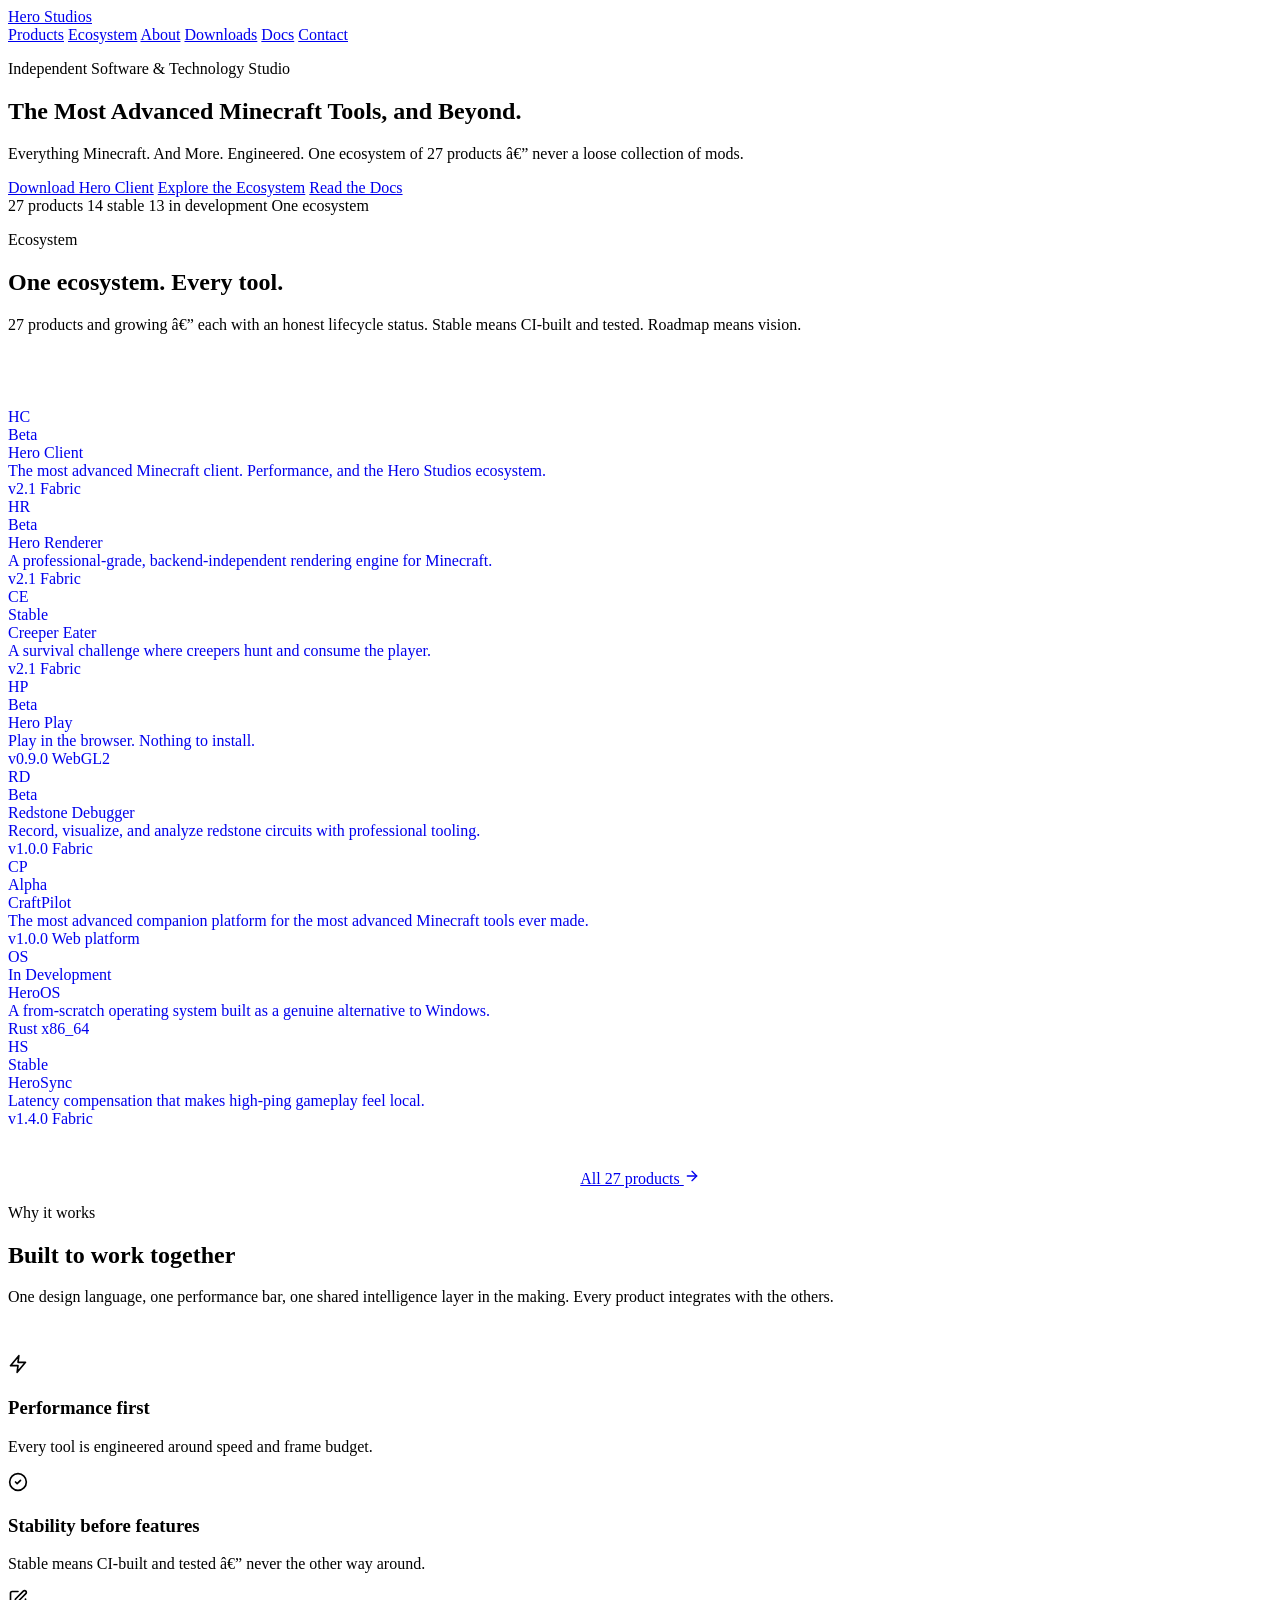
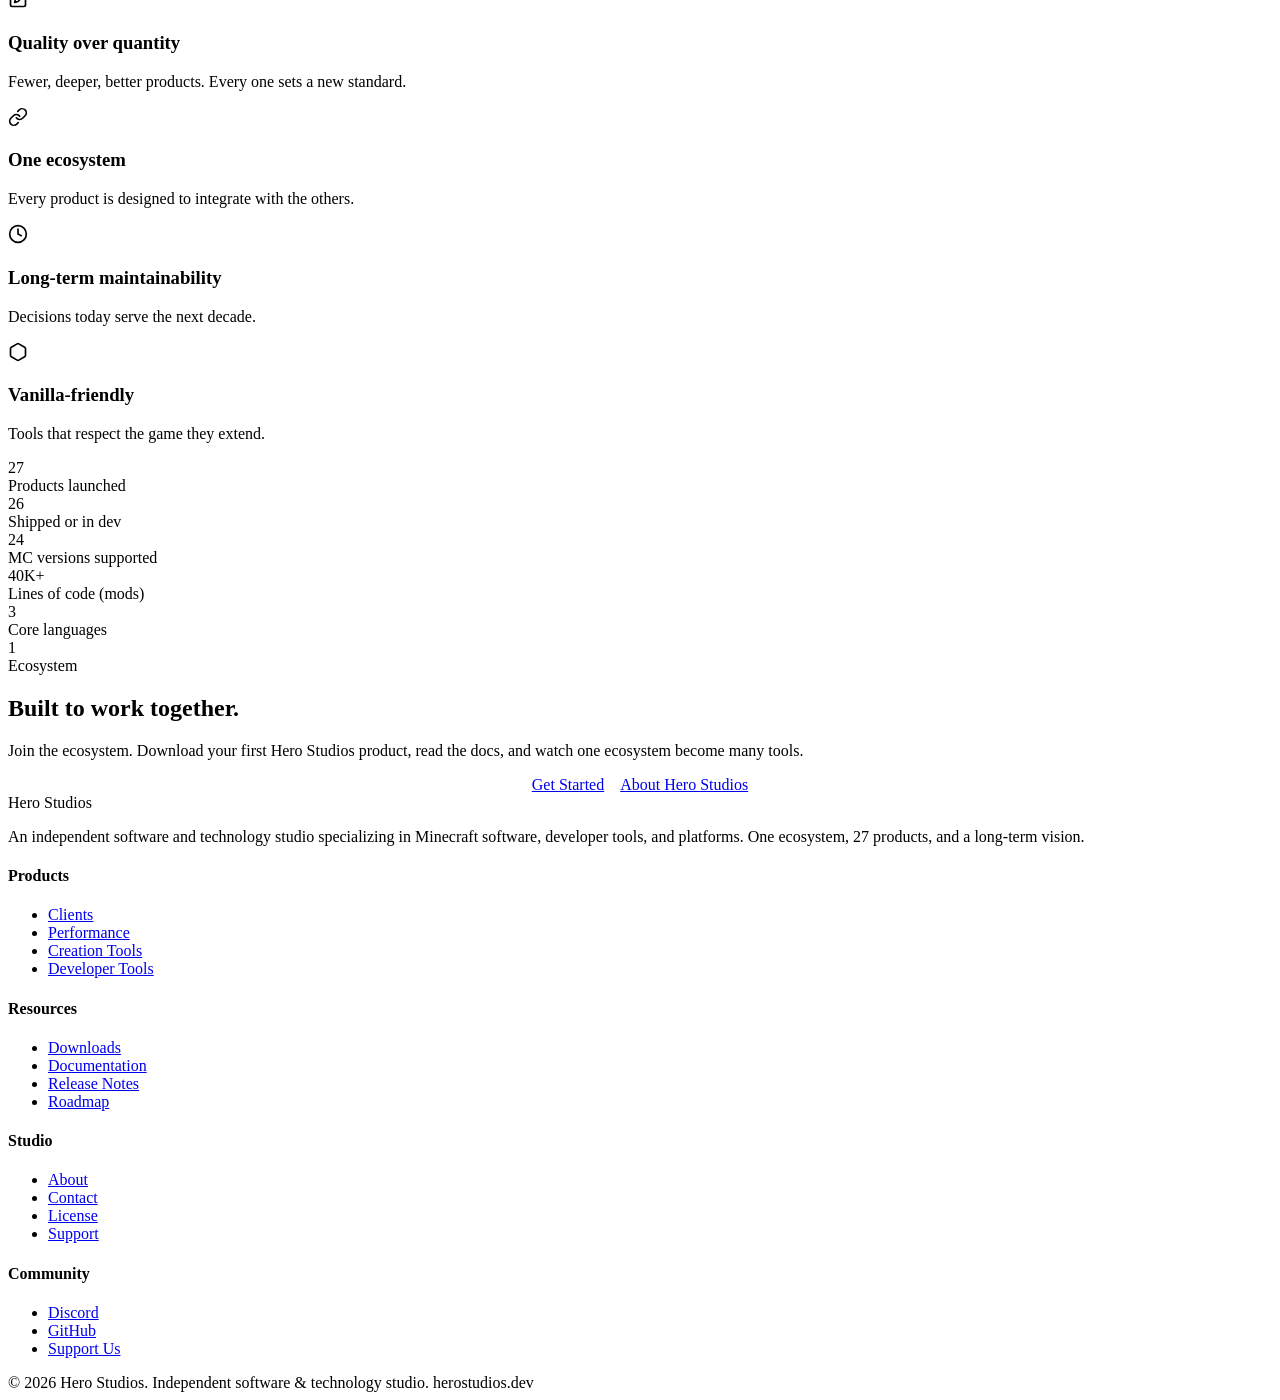
==== index.html @ ff1e858f "add index.html" ====
<!DOCTYPE html>
<html lang="en">
<head>
  <meta charset="UTF-8">
  <meta name="viewport" content="width=device-width, initial-scale=1.0">
  <title>Hero Studios â€” Software & Technology Studio</title>
  <link rel="preconnect" href="https://fonts.googleapis.com">
  <link rel="preconnect" href="https://fonts.gstatic.com" crossorigin>
  <link href="https://fonts.googleapis.com/css2?family=Inter:wght@400;500;600;700&family=JetBrains+Mono:wght@400;500&family=Sora:wght@400;500;600;700&display=swap" rel="stylesheet">
  <link rel="stylesheet" href="style.css">
</head>
<body>

  <!-- NAV -->
  <nav class="nav">
    <div class="nav__inner">
      <a href="https://herostudios.dev" class="nav__brand">
        <img src="https://herostudios.dev/favicon.svg" alt="Hero Studios" onerror="this.style.display='none'">
        Hero Studios
      </a>
      <div class="nav__links" id="navLinks">
        <a href="#products" class="nav__link">Products</a>
        <a href="#ecosystem" class="nav__link">Ecosystem</a>
        <a href="#about" class="nav__link">About</a>
        <a href="https://herostudios.dev/downloads" class="nav__link">Downloads</a>
        <a href="https://herostudios.dev/docs" class="nav__link">Docs</a>
        <a href="https://herostudios.dev/contact" class="btn btn--primary btn--sm">Contact</a>
      </div>
    </div>
  </nav>

  <!-- HERO -->
  <section class="hero">
    <div class="hero-orb hero-orb--purple"></div>
    <div class="hero-orb hero-orb--sea"></div>
    <div class="hero-orb hero-orb--sky"></div>
    <div class="container">
      <p class="eyebrow">Independent Software & Technology Studio</p>
      <h1><span class="grad-text">The Most Advanced Minecraft Tools, and Beyond.</span></h1>
      <p class="lead">Everything Minecraft. And More. Engineered. One ecosystem of 27 products â€” never a loose collection of mods.</p>
      <div class="hero__cta">
        <a href="https://herostudios.dev/downloads" class="btn btn--primary">Download Hero Client</a>
        <a href="https://herostudios.dev/products" class="btn btn--secondary">Explore the Ecosystem</a>
        <a href="https://herostudios.dev/docs" class="btn btn--ghost">Read the Docs</a>
      </div>
      <div class="hero__meta">
        <span class="badge badge--stable"><span class="dot"></span> 27 products</span>
        <span class="badge badge--beta"><span class="dot"></span> 14 stable</span>
        <span class="badge badge--in-development"><span class="dot"></span> 13 in development</span>
        <span class="badge badge--alpha"><span class="dot"></span> One ecosystem</span>
      </div>
    </div>
  </section>

  <!-- PRODUCTS -->
  <section id="products" class="section">
    <div class="container">
      <p class="eyebrow">Ecosystem</p>
      <h2 class="sec-title">One ecosystem. Every tool.</h2>
      <p class="sec-lead">27 products and growing â€” each with an honest lifecycle status. Stable means CI-built and tested. Roadmap means vision.</p>
      <br>
      <div class="grid grid--products" style="margin-top: 40px;">

        <a href="https://herostudios.dev/products/hero-client" class="card card--hover product-card" style="text-decoration:none">
          <div class="product-card__head">
            <div class="product-card__glyph" style="--glyph: #8b5cf6">
              <img src="https://herostudios.dev/product-icons/hero-client.png?v=8" alt="Hero Client" onerror="this.parentElement.innerHTML='HC'">
            </div>
            <span class="badge badge--beta"><span class="dot"></span> Beta</span>
          </div>
          <div class="product-card__title">Hero Client</div>
          <div class="product-card__tagline">The most advanced Minecraft client. Performance, and the Hero Studios ecosystem.</div>
          <div class="product-card__meta">
            <span class="chip">v2.1</span>
            <span class="chip">Fabric</span>
          </div>
        </a>

        <a href="https://herostudios.dev/products/hero-renderer" class="card card--hover product-card" style="text-decoration:none">
          <div class="product-card__head">
            <div class="product-card__glyph" style="--glyph: #38bdf8">
              <img src="https://herostudios.dev/product-icons/hero-renderer.png?v=8" alt="Hero Renderer" onerror="this.parentElement.innerHTML='HR'">
            </div>
            <span class="badge badge--beta"><span class="dot"></span> Beta</span>
          </div>
          <div class="product-card__title">Hero Renderer</div>
          <div class="product-card__tagline">A professional-grade, backend-independent rendering engine for Minecraft.</div>
          <div class="product-card__meta">
            <span class="chip">v2.1</span>
            <span class="chip">Fabric</span>
          </div>
        </a>

        <a href="https://herostudios.dev/products/creeper-eater" class="card card--hover product-card" style="text-decoration:none">
          <div class="product-card__head">
            <div class="product-card__glyph" style="--glyph: #22c55e">
              <img src="https://herostudios.dev/product-icons/creeper-eater.png?v=8" alt="Creeper Eater" onerror="this.parentElement.innerHTML='CE'">
            </div>
            <span class="badge badge--stable"><span class="dot"></span> Stable</span>
          </div>
          <div class="product-card__title">Creeper Eater</div>
          <div class="product-card__tagline">A survival challenge where creepers hunt and consume the player.</div>
          <div class="product-card__meta">
            <span class="chip">v2.1</span>
            <span class="chip">Fabric</span>
          </div>
        </a>

        <a href="https://herostudios.dev/products/hero-play" class="card card--hover product-card" style="text-decoration:none">
          <div class="product-card__head">
            <div class="product-card__glyph" style="--glyph: #14b8a6">
              <img src="https://herostudios.dev/product-icons/hero-play.png?v=8" alt="Hero Play" onerror="this.parentElement.innerHTML='HP'">
            </div>
            <span class="badge badge--beta"><span class="dot"></span> Beta</span>
          </div>
          <div class="product-card__title">Hero Play</div>
          <div class="product-card__tagline">Play in the browser. Nothing to install.</div>
          <div class="product-card__meta">
            <span class="chip">v0.9.0</span>
            <span class="chip">WebGL2</span>
          </div>
        </a>

        <a href="https://herostudios.dev/products/redstone-debugger" class="card card--hover product-card" style="text-decoration:none">
          <div class="product-card__head">
            <div class="product-card__glyph" style="--glyph: #f59e0b">
              <img src="https://herostudios.dev/product-icons/redstone-debugger.png?v=8" alt="Redstone Debugger" onerror="this.parentElement.innerHTML='RD'">
            </div>
            <span class="badge badge--beta"><span class="dot"></span> Beta</span>
          </div>
          <div class="product-card__title">Redstone Debugger</div>
          <div class="product-card__tagline">Record, visualize, and analyze redstone circuits with professional tooling.</div>
          <div class="product-card__meta">
            <span class="chip">v1.0.0</span>
            <span class="chip">Fabric</span>
          </div>
        </a>

        <a href="https://herostudios.dev/products/craftpilot" class="card card--hover product-card" style="text-decoration:none">
          <div class="product-card__head">
            <div class="product-card__glyph" style="--glyph: #a78bfa">
              <img src="https://herostudios.dev/product-icons/craftpilot.png?v=8" alt="CraftPilot" onerror="this.parentElement.innerHTML='CP'">
            </div>
            <span class="badge badge--alpha"><span class="dot"></span> Alpha</span>
          </div>
          <div class="product-card__title">CraftPilot</div>
          <div class="product-card__tagline">The most advanced companion platform for the most advanced Minecraft tools ever made.</div>
          <div class="product-card__meta">
            <span class="chip">v1.0.0</span>
            <span class="chip">Web platform</span>
          </div>
        </a>

        <a href="https://herostudios.dev/products/hero-os" class="card card--hover product-card" style="text-decoration:none">
          <div class="product-card__head">
            <div class="product-card__glyph" style="--glyph: #ef4444">
              <img src="https://herostudios.dev/product-icons/hero-os.png?v=8" alt="HeroOS" onerror="this.parentElement.innerHTML='OS'">
            </div>
            <span class="badge badge--in-development"><span class="dot"></span> In Development</span>
          </div>
          <div class="product-card__title">HeroOS</div>
          <div class="product-card__tagline">A from-scratch operating system built as a genuine alternative to Windows.</div>
          <div class="product-card__meta">
            <span class="chip">Rust</span>
            <span class="chip">x86_64</span>
          </div>
        </a>

        <a href="https://herostudios.dev/products/herosync" class="card card--hover product-card" style="text-decoration:none">
          <div class="product-card__head">
            <div class="product-card__glyph" style="--glyph: #2dd4bf">
              <img src="https://herostudios.dev/product-icons/herosync.png?v=8" alt="HeroSync" onerror="this.parentElement.innerHTML='HS'">
            </div>
            <span class="badge badge--stable"><span class="dot"></span> Stable</span>
          </div>
          <div class="product-card__title">HeroSync</div>
          <div class="product-card__tagline">Latency compensation that makes high-ping gameplay feel local.</div>
          <div class="product-card__meta">
            <span class="chip">v1.4.0</span>
            <span class="chip">Fabric</span>
          </div>
        </a>

      </div>
      <div style="text-align:center; margin-top: 40px;">
        <a href="https://herostudios.dev/products" class="link-arrow">All 27 products <svg xmlns="http://www.w3.org/2000/svg" width="16" height="16" viewBox="0 0 24 24" fill="none" stroke="currentColor" stroke-width="2" stroke-linecap="round" stroke-linejoin="round"><path d="M5 12h14"/><path d="m12 5 7 7-7 7"/></svg></a>
      </div>
    </div>
  </section>

  <!-- ECOSYSTEM -->
  <section id="ecosystem" class="section" style="background: var(--bg-secondary);">
    <div class="container">
      <p class="eyebrow">Why it works</p>
      <h2 class="sec-title">Built to work together</h2>
      <p class="sec-lead">One design language, one performance bar, one shared intelligence layer in the making. Every product integrates with the others.</p>
      <div class="grid grid--3" style="margin-top: 48px;">
        <div class="card">
          <div class="feature">
            <div class="feature__icon" style="--glyph: #8b5cf6">
              <svg xmlns="http://www.w3.org/2000/svg" width="20" height="20" viewBox="0 0 24 24" fill="none" stroke="currentColor" stroke-width="2" stroke-linecap="round" stroke-linejoin="round"><path d="M13 2 3 14h9l-1 8 10-12h-9l1-8z"/></svg>
            </div>
            <div>
              <h3>Performance first</h3>
              <p>Every tool is engineered around speed and frame budget.</p>
            </div>
          </div>
        </div>
        <div class="card">
          <div class="feature">
            <div class="feature__icon" style="--glyph: #22c55e">
              <svg xmlns="http://www.w3.org/2000/svg" width="20" height="20" viewBox="0 0 24 24" fill="none" stroke="currentColor" stroke-width="2" stroke-linecap="round" stroke-linejoin="round"><path d="M12 22c5.523 0 10-4.477 10-10S17.523 2 12 2 2 6.477 2 12s4.477 10 10 10z"/><path d="m9 12 2 2 4-4"/></svg>
            </div>
            <div>
              <h3>Stability before features</h3>
              <p>Stable means CI-built and tested â€” never the other way around.</p>
            </div>
          </div>
        </div>
        <div class="card">
          <div class="feature">
            <div class="feature__icon" style="--glyph: #38bdf8">
              <svg xmlns="http://www.w3.org/2000/svg" width="20" height="20" viewBox="0 0 24 24" fill="none" stroke="currentColor" stroke-width="2" stroke-linecap="round" stroke-linejoin="round"><path d="M12 3H5a2 2 0 0 0-2 2v14a2 2 0 0 0 2 2h14a2 2 0 0 0 2-2v-7"/><path d="M18.375 2.625a2.121 2.121 0 1 1 3 3L12 15l-4 1 1-4Z"/></svg>
            </div>
            <div>
              <h3>Quality over quantity</h3>
              <p>Fewer, deeper, better products. Every one sets a new standard.</p>
            </div>
          </div>
        </div>
        <div class="card">
          <div class="feature">
            <div class="feature__icon" style="--glyph: #14b8a6">
              <svg xmlns="http://www.w3.org/2000/svg" width="20" height="20" viewBox="0 0 24 24" fill="none" stroke="currentColor" stroke-width="2" stroke-linecap="round" stroke-linejoin="round"><path d="M10 13a5 5 0 0 0 7.54.54l3-3a5 5 0 0 0-7.07-7.07l-1.72 1.71"/><path d="M14 11a5 5 0 0 0-7.54-.54l-3 3a5 5 0 0 0 7.07 7.07l1.71-1.71"/></svg>
            </div>
            <div>
              <h3>One ecosystem</h3>
              <p>Every product is designed to integrate with the others.</p>
            </div>
          </div>
        </div>
        <div class="card">
          <div class="feature">
            <div class="feature__icon" style="--glyph: #a78bfa">
              <svg xmlns="http://www.w3.org/2000/svg" width="20" height="20" viewBox="0 0 24 24" fill="none" stroke="currentColor" stroke-width="2" stroke-linecap="round" stroke-linejoin="round"><circle cx="12" cy="12" r="10"/><polyline points="12 6 12 12 16 14"/></svg>
            </div>
            <div>
              <h3>Long-term maintainability</h3>
              <p>Decisions today serve the next decade.</p>
            </div>
          </div>
        </div>
        <div class="card">
          <div class="feature">
            <div class="feature__icon" style="--glyph: #f59e0b">
              <svg xmlns="http://www.w3.org/2000/svg" width="20" height="20" viewBox="0 0 24 24" fill="none" stroke="currentColor" stroke-width="2" stroke-linecap="round" stroke-linejoin="round"><path d="M21 16V8a2 2 0 0 0-1-1.73l-7-4a2 2 0 0 0-2 0l-7 4A2 2 0 0 0 3 8v8a2 2 0 0 0 1 1.73l7 4a2 2 0 0 0 2 0l7-4A2 2 0 0 0 21 16z"/></svg>
            </div>
            <div>
              <h3>Vanilla-friendly</h3>
              <p>Tools that respect the game they extend.</p>
            </div>
          </div>
        </div>
      </div>
    </div>
  </section>

  <!-- STATS -->
  <section class="section">
    <div class="container">
      <div class="stat-row">
        <div class="stat"><div class="num">27</div><div class="lbl">Products launched</div></div>
        <div class="stat"><div class="num">26</div><div class="lbl">Shipped or in dev</div></div>
        <div class="stat"><div class="num">24</div><div class="lbl">MC versions supported</div></div>
        <div class="stat"><div class="num">40K+</div><div class="lbl">Lines of code (mods)</div></div>
        <div class="stat"><div class="num">3</div><div class="lbl">Core languages</div></div>
        <div class="stat"><div class="num">1</div><div class="lbl">Ecosystem</div></div>
      </div>
    </div>
  </section>

  <!-- CTA -->
  <section class="section" style="padding-top: 0;">
    <div class="container">
      <div class="cta-banner">
        <h2>Built to work together.</h2>
        <p>Join the ecosystem. Download your first Hero Studios product, read the docs, and watch one ecosystem become many tools.</p>
        <div style="display: flex; gap: 16px; justify-content: center; flex-wrap: wrap;">
          <a href="https://herostudios.dev/downloads" class="btn btn--primary">Get Started</a>
          <a href="https://herostudios.dev/about" class="btn btn--ghost">About Hero Studios</a>
        </div>
      </div>
    </div>
  </section>

  <!-- FOOTER -->
  <footer class="footer">
    <div class="container">
      <div class="footer__grid">
        <div>
          <div class="footer__brand">
            <img src="https://herostudios.dev/favicon.svg" alt="Hero Studios" onerror="this.style.display='none'">
            <span>Hero Studios</span>
          </div>
          <p class="footer__about">An independent software and technology studio specializing in Minecraft software, developer tools, and platforms. One ecosystem, 27 products, and a long-term vision.</p>
        </div>
        <div>
          <h4>Products</h4>
          <ul>
            <li><a href="https://herostudios.dev/products?category=client">Clients</a></li>
            <li><a href="https://herostudios.dev/products?category=performance">Performance</a></li>
            <li><a href="https://herostudios.dev/products?category=creation">Creation Tools</a></li>
            <li><a href="https://herostudios.dev/products?category=developer">Developer Tools</a></li>
          </ul>
        </div>
        <div>
          <h4>Resources</h4>
          <ul>
            <li><a href="https://herostudios.dev/downloads">Downloads</a></li>
            <li><a href="https://herostudios.dev/docs">Documentation</a></li>
            <li><a href="https://herostudios.dev/releases">Release Notes</a></li>
            <li><a href="https://herostudios.dev/roadmap">Roadmap</a></li>
          </ul>
        </div>
        <div>
          <h4>Studio</h4>
          <ul>
            <li><a href="https://herostudios.dev/about">About</a></li>
            <li><a href="https://herostudios.dev/contact">Contact</a></li>
            <li><a href="https://herostudios.dev/license">License</a></li>
            <li><a href="https://herostudios.dev/support-portal">Support</a></li>
          </ul>
        </div>
        <div>
          <h4>Community</h4>
          <ul>
            <li><a href="https://discord.gg/5N4pAKRrkk">Discord</a></li>
            <li><a href="https://github.com/HeroBrokenBrine">GitHub</a></li>
            <li><a href="https://www.donationalerts.com/r/xhbb_">Support Us</a></li>
          </ul>
        </div>
      </div>
      <div class="footer__bottom">
        <span>&copy; 2026 Hero Studios. Independent software & technology studio.</span>
        <span>herostudios.dev</span>
      </div>
    </div>
  </footer>

  <script>
    // Smooth scroll
    document.querySelectorAll('a[href^="#"]').forEach(anchor => {
      anchor.addEventListener('click', function(e) {
        e.preventDefault();
        const target = document.querySelector(this.getAttribute('href'));
        if (target) target.scrollIntoView({ behavior: 'smooth', block: 'start' });
      });
    });

    // Mobile nav toggle
    document.querySelector('.nav__toggle')?.addEventListener('click', () => {
      document.getElementById('navLinks')?.classList.toggle('open');
    });
  </script>
</body>
</html>
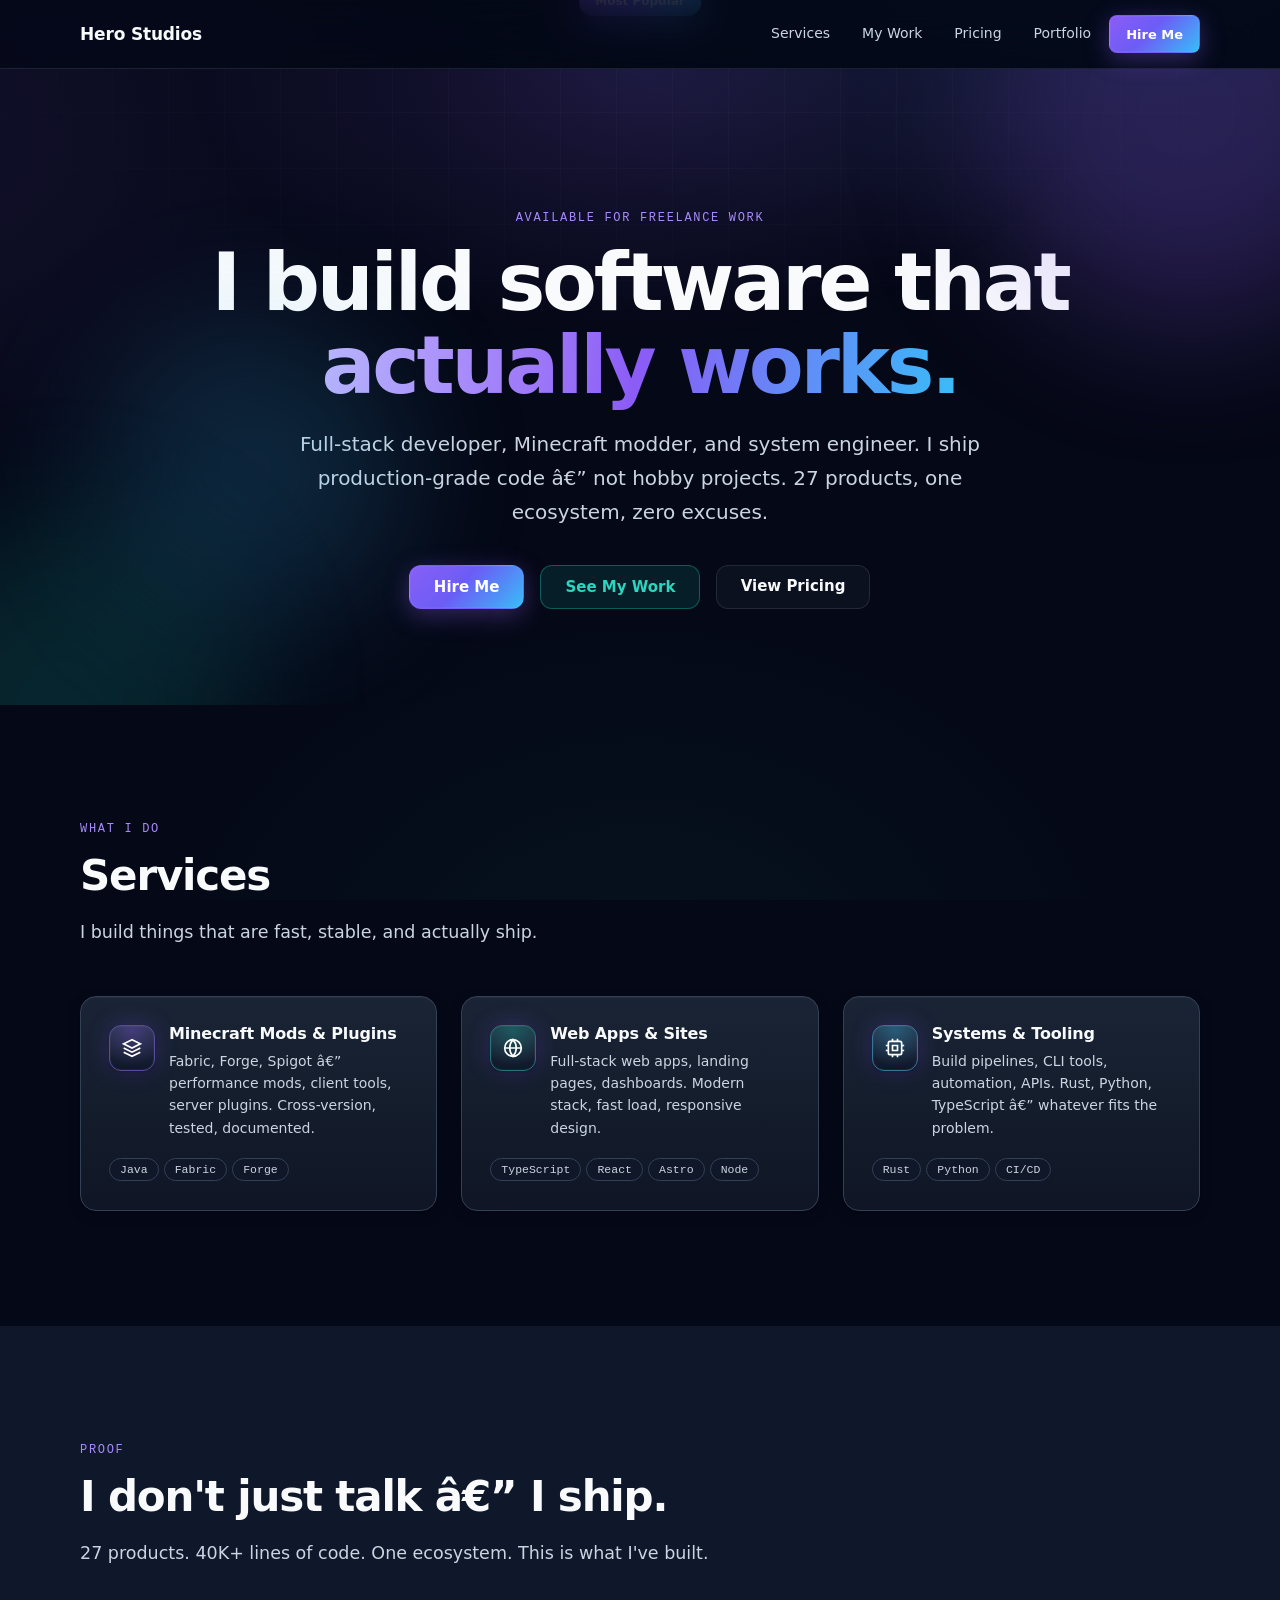
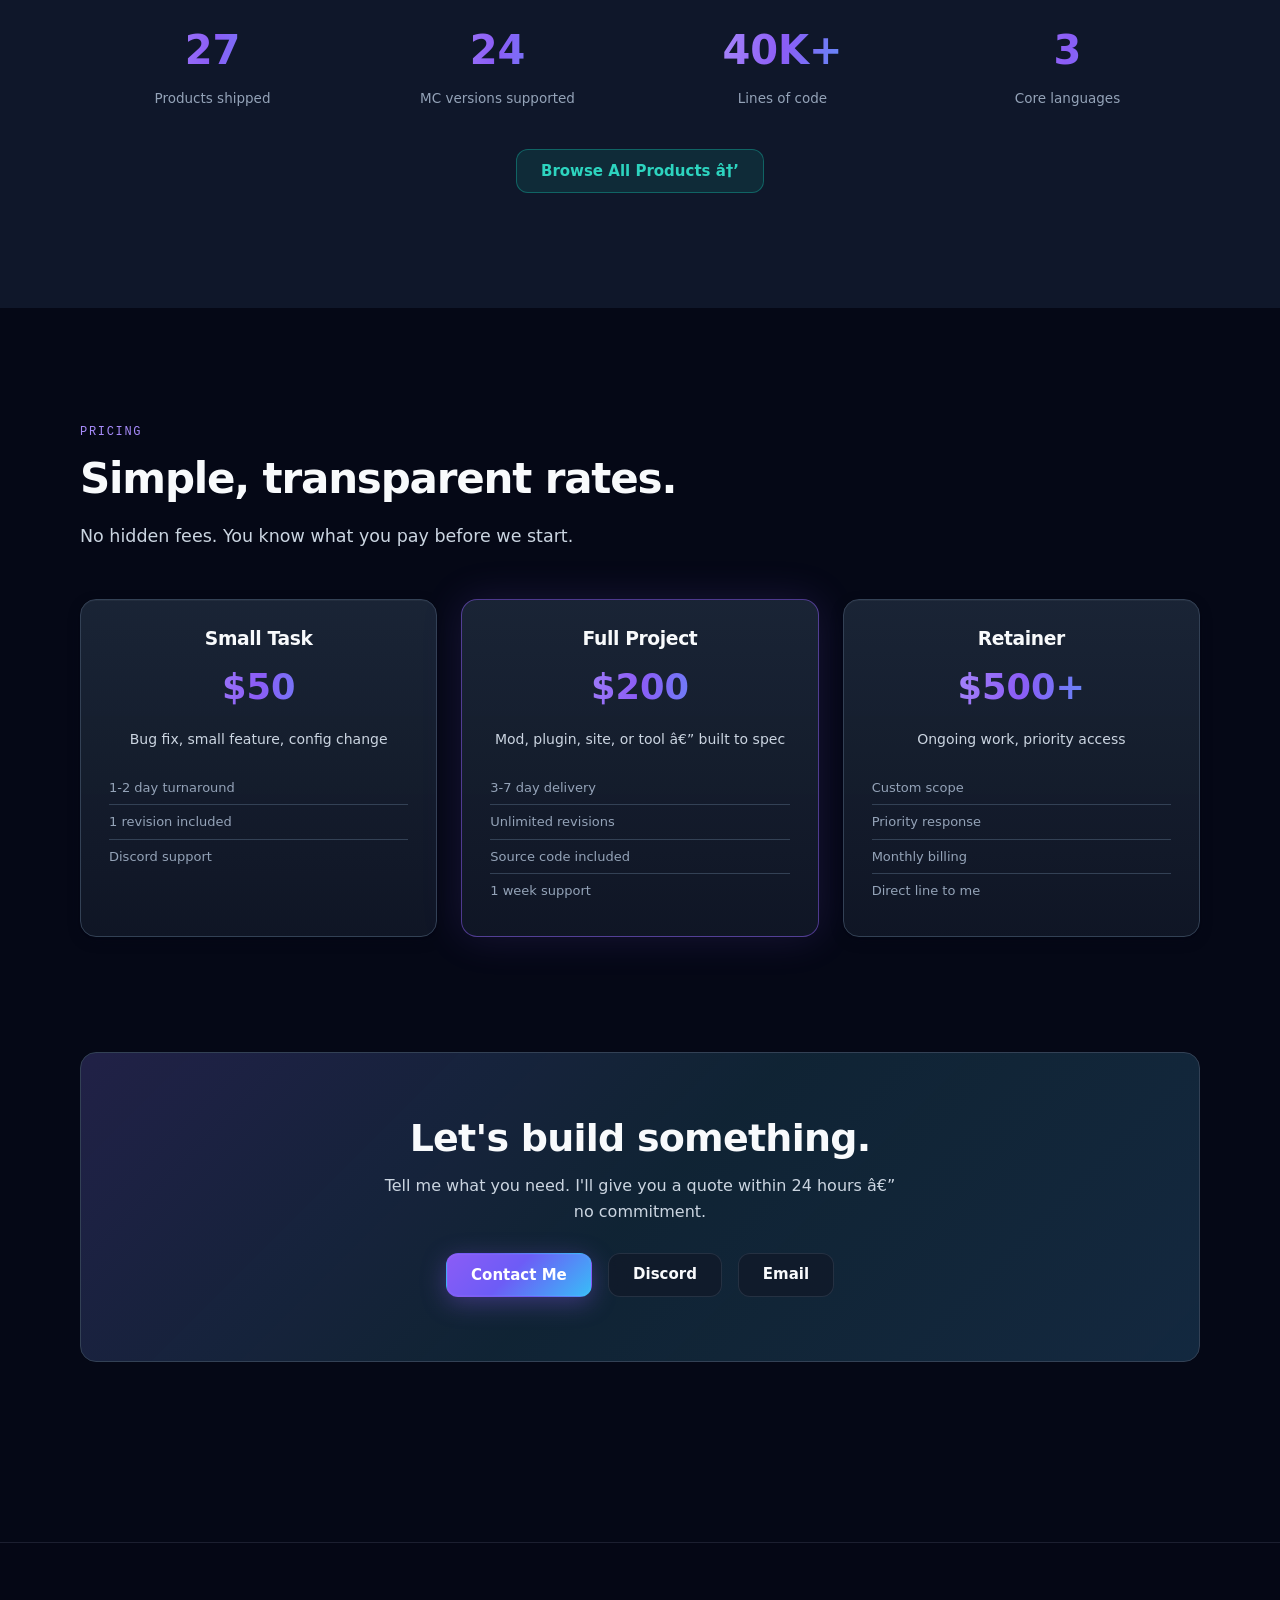
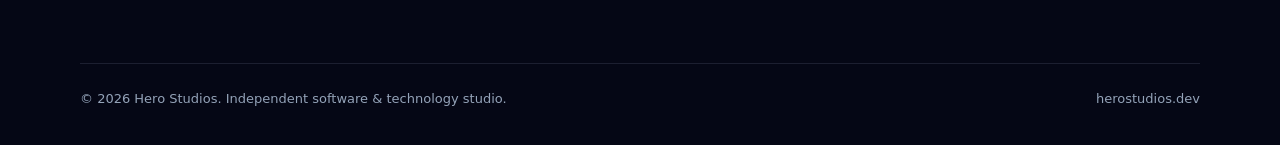
==== commit 99607771: "fix: replace site clone with freelance landing page" ====
--- a/index.html
+++ b/index.html
@@ -3,7 +3,7 @@
 <head>
   <meta charset="UTF-8">
   <meta name="viewport" content="width=device-width, initial-scale=1.0">
-  <title>Hero Studios â€” Software & Technology Studio</title>
+  <title>Hero Studios â€” Software Developer for Hire</title>
   <link rel="preconnect" href="https://fonts.googleapis.com">
   <link rel="preconnect" href="https://fonts.gstatic.com" crossorigin>
   <link href="https://fonts.googleapis.com/css2?family=Inter:wght@400;500;600;700&family=JetBrains+Mono:wght@400;500&family=Sora:wght@400;500;600;700&display=swap" rel="stylesheet">
@@ -11,20 +11,18 @@
 </head>
 <body>
 
-  <!-- NAV -->
   <nav class="nav">
     <div class="nav__inner">
       <a href="https://herostudios.dev" class="nav__brand">
-        <img src="https://herostudios.dev/favicon.svg" alt="Hero Studios" onerror="this.style.display='none'">
+        <img src="https://herostudios.dev/favicon.svg" alt="" onerror="this.style.display='none'">
         Hero Studios
       </a>
-      <div class="nav__links" id="navLinks">
-        <a href="#products" class="nav__link">Products</a>
-        <a href="#ecosystem" class="nav__link">Ecosystem</a>
-        <a href="#about" class="nav__link">About</a>
-        <a href="https://herostudios.dev/downloads" class="nav__link">Downloads</a>
-        <a href="https://herostudios.dev/docs" class="nav__link">Docs</a>
-        <a href="https://herostudios.dev/contact" class="btn btn--primary btn--sm">Contact</a>
+      <div class="nav__links">
+        <a href="#services" class="nav__link">Services</a>
+        <a href="#proof" class="nav__link">My Work</a>
+        <a href="#pricing" class="nav__link">Pricing</a>
+        <a href="https://herostudios.dev" class="nav__link">Portfolio</a>
+        <a href="#contact" class="btn btn--primary btn--sm">Hire Me</a>
       </div>
     </div>
   </nav>
@@ -35,311 +33,143 @@
     <div class="hero-orb hero-orb--sea"></div>
     <div class="hero-orb hero-orb--sky"></div>
     <div class="container">
-      <p class="eyebrow">Independent Software & Technology Studio</p>
-      <h1><span class="grad-text">The Most Advanced Minecraft Tools, and Beyond.</span></h1>
-      <p class="lead">Everything Minecraft. And More. Engineered. One ecosystem of 27 products â€” never a loose collection of mods.</p>
+      <p class="eyebrow">Available for freelance work</p>
+      <h1>I build software that <span class="grad-text">actually works.</span></h1>
+      <p class="lead">Full-stack developer, Minecraft modder, and system engineer. I ship production-grade code â€” not hobby projects. 27 products, one ecosystem, zero excuses.</p>
       <div class="hero__cta">
-        <a href="https://herostudios.dev/downloads" class="btn btn--primary">Download Hero Client</a>
-        <a href="https://herostudios.dev/products" class="btn btn--secondary">Explore the Ecosystem</a>
-        <a href="https://herostudios.dev/docs" class="btn btn--ghost">Read the Docs</a>
-      </div>
-      <div class="hero__meta">
-        <span class="badge badge--stable"><span class="dot"></span> 27 products</span>
-        <span class="badge badge--beta"><span class="dot"></span> 14 stable</span>
-        <span class="badge badge--in-development"><span class="dot"></span> 13 in development</span>
-        <span class="badge badge--alpha"><span class="dot"></span> One ecosystem</span>
+        <a href="#contact" class="btn btn--primary">Hire Me</a>
+        <a href="https://herostudios.dev" class="btn btn--secondary">See My Work</a>
+        <a href="#pricing" class="btn btn--ghost">View Pricing</a>
       </div>
     </div>
   </section>
 
-  <!-- PRODUCTS -->
-  <section id="products" class="section">
+  <!-- SERVICES -->
+  <section id="services" class="section">
     <div class="container">
-      <p class="eyebrow">Ecosystem</p>
-      <h2 class="sec-title">One ecosystem. Every tool.</h2>
-      <p class="sec-lead">27 products and growing â€” each with an honest lifecycle status. Stable means CI-built and tested. Roadmap means vision.</p>
-      <br>
-      <div class="grid grid--products" style="margin-top: 40px;">
-
-        <a href="https://herostudios.dev/products/hero-client" class="card card--hover product-card" style="text-decoration:none">
-          <div class="product-card__head">
-            <div class="product-card__glyph" style="--glyph: #8b5cf6">
-              <img src="https://herostudios.dev/product-icons/hero-client.png?v=8" alt="Hero Client" onerror="this.parentElement.innerHTML='HC'">
+      <p class="eyebrow">What I do</p>
+      <h2 class="sec-title">Services</h2>
+      <p class="sec-lead">I build things that are fast, stable, and actually ship.</p>
+      <div class="grid grid--3" style="margin-top: 48px;">
+        <div class="card card--hover">
+          <div class="feature">
+            <div class="feature__icon" style="--glyph: #8b5cf6">
+              <svg xmlns="http://www.w3.org/2000/svg" width="20" height="20" viewBox="0 0 24 24" fill="none" stroke="currentColor" stroke-width="2"><path d="M12 2L2 7l10 5 10-5-10-5z"/><path d="M2 17l10 5 10-5"/><path d="M2 12l10 5 10-5"/></svg>
             </div>
-            <span class="badge badge--beta"><span class="dot"></span> Beta</span>
+            <div>
+              <h3>Minecraft Mods & Plugins</h3>
+              <p>Fabric, Forge, Spigot â€” performance mods, client tools, server plugins. Cross-version, tested, documented.</p>
+            </div>
           </div>
-          <div class="product-card__title">Hero Client</div>
-          <div class="product-card__tagline">The most advanced Minecraft client. Performance, and the Hero Studios ecosystem.</div>
-          <div class="product-card__meta">
-            <span class="chip">v2.1</span>
-            <span class="chip">Fabric</span>
+          <div style="margin-top: 16px;"><span class="chip">Java</span> <span class="chip">Fabric</span> <span class="chip">Forge</span></div>
+        </div>
+        <div class="card card--hover">
+          <div class="feature">
+            <div class="feature__icon" style="--glyph: #14b8a6">
+              <svg xmlns="http://www.w3.org/2000/svg" width="20" height="20" viewBox="0 0 24 24" fill="none" stroke="currentColor" stroke-width="2"><circle cx="12" cy="12" r="10"/><line x1="2" y1="12" x2="22" y2="12"/><path d="M12 2a15.3 15.3 0 0 1 4 10 15.3 15.3 0 0 1-4 10 15.3 15.3 0 0 1-4-10 15.3 15.3 0 0 1 4-10z"/></svg>
+            </div>
+            <div>
+              <h3>Web Apps & Sites</h3>
+              <p>Full-stack web apps, landing pages, dashboards. Modern stack, fast load, responsive design.</p>
+            </div>
           </div>
-        </a>
-
-        <a href="https://herostudios.dev/products/hero-renderer" class="card card--hover product-card" style="text-decoration:none">
-          <div class="product-card__head">
-            <div class="product-card__glyph" style="--glyph: #38bdf8">
-              <img src="https://herostudios.dev/product-icons/hero-renderer.png?v=8" alt="Hero Renderer" onerror="this.parentElement.innerHTML='HR'">
+          <div style="margin-top: 16px;"><span class="chip">TypeScript</span> <span class="chip">React</span> <span class="chip">Astro</span> <span class="chip">Node</span></div>
+        </div>
+        <div class="card card--hover">
+          <div class="feature">
+            <div class="feature__icon" style="--glyph: #38bdf8">
+              <svg xmlns="http://www.w3.org/2000/svg" width="20" height="20" viewBox="0 0 24 24" fill="none" stroke="currentColor" stroke-width="2"><rect x="4" y="4" width="16" height="16" rx="2"/><path d="M9 9h6v6H9z"/><path d="M9 1v3"/><path d="M15 1v3"/><path d="M9 20v3"/><path d="M15 20v3"/><path d="M1 9h3"/><path d="M1 15h3"/><path d="M20 9h3"/><path d="M20 15h3"/></svg>
             </div>
-            <span class="badge badge--beta"><span class="dot"></span> Beta</span>
+            <div>
+              <h3>Systems & Tooling</h3>
+              <p>Build pipelines, CLI tools, automation, APIs. Rust, Python, TypeScript â€” whatever fits the problem.</p>
+            </div>
           </div>
-          <div class="product-card__title">Hero Renderer</div>
-          <div class="product-card__tagline">A professional-grade, backend-independent rendering engine for Minecraft.</div>
-          <div class="product-card__meta">
-            <span class="chip">v2.1</span>
-            <span class="chip">Fabric</span>
-          </div>
-        </a>
-
-        <a href="https://herostudios.dev/products/creeper-eater" class="card card--hover product-card" style="text-decoration:none">
-          <div class="product-card__head">
-            <div class="product-card__glyph" style="--glyph: #22c55e">
-              <img src="https://herostudios.dev/product-icons/creeper-eater.png?v=8" alt="Creeper Eater" onerror="this.parentElement.innerHTML='CE'">
-            </div>
-            <span class="badge badge--stable"><span class="dot"></span> Stable</span>
-          </div>
-          <div class="product-card__title">Creeper Eater</div>
-          <div class="product-card__tagline">A survival challenge where creepers hunt and consume the player.</div>
-          <div class="product-card__meta">
-            <span class="chip">v2.1</span>
-            <span class="chip">Fabric</span>
-          </div>
-        </a>
-
-        <a href="https://herostudios.dev/products/hero-play" class="card card--hover product-card" style="text-decoration:none">
-          <div class="product-card__head">
-            <div class="product-card__glyph" style="--glyph: #14b8a6">
-              <img src="https://herostudios.dev/product-icons/hero-play.png?v=8" alt="Hero Play" onerror="this.parentElement.innerHTML='HP'">
-            </div>
-            <span class="badge badge--beta"><span class="dot"></span> Beta</span>
-          </div>
-          <div class="product-card__title">Hero Play</div>
-          <div class="product-card__tagline">Play in the browser. Nothing to install.</div>
-          <div class="product-card__meta">
-            <span class="chip">v0.9.0</span>
-            <span class="chip">WebGL2</span>
-          </div>
-        </a>
-
-        <a href="https://herostudios.dev/products/redstone-debugger" class="card card--hover product-card" style="text-decoration:none">
-          <div class="product-card__head">
-            <div class="product-card__glyph" style="--glyph: #f59e0b">
-              <img src="https://herostudios.dev/product-icons/redstone-debugger.png?v=8" alt="Redstone Debugger" onerror="this.parentElement.innerHTML='RD'">
-            </div>
-            <span class="badge badge--beta"><span class="dot"></span> Beta</span>
-          </div>
-          <div class="product-card__title">Redstone Debugger</div>
-          <div class="product-card__tagline">Record, visualize, and analyze redstone circuits with professional tooling.</div>
-          <div class="product-card__meta">
-            <span class="chip">v1.0.0</span>
-            <span class="chip">Fabric</span>
-          </div>
-        </a>
-
-        <a href="https://herostudios.dev/products/craftpilot" class="card card--hover product-card" style="text-decoration:none">
-          <div class="product-card__head">
-            <div class="product-card__glyph" style="--glyph: #a78bfa">
-              <img src="https://herostudios.dev/product-icons/craftpilot.png?v=8" alt="CraftPilot" onerror="this.parentElement.innerHTML='CP'">
-            </div>
-            <span class="badge badge--alpha"><span class="dot"></span> Alpha</span>
-          </div>
-          <div class="product-card__title">CraftPilot</div>
-          <div class="product-card__tagline">The most advanced companion platform for the most advanced Minecraft tools ever made.</div>
-          <div class="product-card__meta">
-            <span class="chip">v1.0.0</span>
-            <span class="chip">Web platform</span>
-          </div>
-        </a>
-
-        <a href="https://herostudios.dev/products/hero-os" class="card card--hover product-card" style="text-decoration:none">
-          <div class="product-card__head">
-            <div class="product-card__glyph" style="--glyph: #ef4444">
-              <img src="https://herostudios.dev/product-icons/hero-os.png?v=8" alt="HeroOS" onerror="this.parentElement.innerHTML='OS'">
-            </div>
-            <span class="badge badge--in-development"><span class="dot"></span> In Development</span>
-          </div>
-          <div class="product-card__title">HeroOS</div>
-          <div class="product-card__tagline">A from-scratch operating system built as a genuine alternative to Windows.</div>
-          <div class="product-card__meta">
-            <span class="chip">Rust</span>
-            <span class="chip">x86_64</span>
-          </div>
-        </a>
-
-        <a href="https://herostudios.dev/products/herosync" class="card card--hover product-card" style="text-decoration:none">
-          <div class="product-card__head">
-            <div class="product-card__glyph" style="--glyph: #2dd4bf">
-              <img src="https://herostudios.dev/product-icons/herosync.png?v=8" alt="HeroSync" onerror="this.parentElement.innerHTML='HS'">
-            </div>
-            <span class="badge badge--stable"><span class="dot"></span> Stable</span>
-          </div>
-          <div class="product-card__title">HeroSync</div>
-          <div class="product-card__tagline">Latency compensation that makes high-ping gameplay feel local.</div>
-          <div class="product-card__meta">
-            <span class="chip">v1.4.0</span>
-            <span class="chip">Fabric</span>
-          </div>
-        </a>
-
-      </div>
-      <div style="text-align:center; margin-top: 40px;">
-        <a href="https://herostudios.dev/products" class="link-arrow">All 27 products <svg xmlns="http://www.w3.org/2000/svg" width="16" height="16" viewBox="0 0 24 24" fill="none" stroke="currentColor" stroke-width="2" stroke-linecap="round" stroke-linejoin="round"><path d="M5 12h14"/><path d="m12 5 7 7-7 7"/></svg></a>
+          <div style="margin-top: 16px;"><span class="chip">Rust</span> <span class="chip">Python</span> <span class="chip">CI/CD</span></div>
+        </div>
       </div>
     </div>
   </section>
 
-  <!-- ECOSYSTEM -->
-  <section id="ecosystem" class="section" style="background: var(--bg-secondary);">
+  <!-- PROOF -->
+  <section id="proof" class="section" style="background: var(--bg-secondary);">
     <div class="container">
-      <p class="eyebrow">Why it works</p>
-      <h2 class="sec-title">Built to work together</h2>
-      <p class="sec-lead">One design language, one performance bar, one shared intelligence layer in the making. Every product integrates with the others.</p>
+      <p class="eyebrow">Proof</p>
+      <h2 class="sec-title">I don't just talk â€” I ship.</h2>
+      <p class="sec-lead">27 products. 40K+ lines of code. One ecosystem. This is what I've built.</p>
+      <div class="stat-row" style="margin-top: 48px;">
+        <div class="stat"><div class="num">27</div><div class="lbl">Products shipped</div></div>
+        <div class="stat"><div class="num">24</div><div class="lbl">MC versions supported</div></div>
+        <div class="stat"><div class="num">40K+</div><div class="lbl">Lines of code</div></div>
+        <div class="stat"><div class="num">3</div><div class="lbl">Core languages</div></div>
+      </div>
+      <div style="text-align: center; margin-top: 40px;">
+        <a href="https://herostudios.dev/products" class="btn btn--secondary">Browse All Products â†’</a>
+      </div>
+    </div>
+  </section>
+
+  <!-- PRICING -->
+  <section id="pricing" class="section">
+    <div class="container">
+      <p class="eyebrow">Pricing</p>
+      <h2 class="sec-title">Simple, transparent rates.</h2>
+      <p class="sec-lead">No hidden fees. You know what you pay before we start.</p>
       <div class="grid grid--3" style="margin-top: 48px;">
-        <div class="card">
-          <div class="feature">
-            <div class="feature__icon" style="--glyph: #8b5cf6">
-              <svg xmlns="http://www.w3.org/2000/svg" width="20" height="20" viewBox="0 0 24 24" fill="none" stroke="currentColor" stroke-width="2" stroke-linecap="round" stroke-linejoin="round"><path d="M13 2 3 14h9l-1 8 10-12h-9l1-8z"/></svg>
-            </div>
-            <div>
-              <h3>Performance first</h3>
-              <p>Every tool is engineered around speed and frame budget.</p>
-            </div>
+        <div class="card" style="text-align: center;">
+          <h3 style="margin-bottom: 8px;">Small Task</h3>
+          <div class="grad-text" style="font-size: 2.2rem; font-weight: 700; font-family: var(--font-display);">$50</div>
+          <p style="margin: 12px 0 20px; font-size: 14px;">Bug fix, small feature, config change</p>
+          <div style="text-align: left;">
+            <p style="font-size: 13px; color: var(--text-muted); padding: 6px 0; border-bottom: 1px solid var(--border);">1-2 day turnaround</p>
+            <p style="font-size: 13px; color: var(--text-muted); padding: 6px 0; border-bottom: 1px solid var(--border);">1 revision included</p>
+            <p style="font-size: 13px; color: var(--text-muted); padding: 6px 0;">Discord support</p>
           </div>
         </div>
-        <div class="card">
-          <div class="feature">
-            <div class="feature__icon" style="--glyph: #22c55e">
-              <svg xmlns="http://www.w3.org/2000/svg" width="20" height="20" viewBox="0 0 24 24" fill="none" stroke="currentColor" stroke-width="2" stroke-linecap="round" stroke-linejoin="round"><path d="M12 22c5.523 0 10-4.477 10-10S17.523 2 12 2 2 6.477 2 12s4.477 10 10 10z"/><path d="m9 12 2 2 4-4"/></svg>
-            </div>
-            <div>
-              <h3>Stability before features</h3>
-              <p>Stable means CI-built and tested â€” never the other way around.</p>
-            </div>
+        <div class="card" style="text-align: center; border-color: rgba(139, 92, 246, 0.5); box-shadow: 0 0 40px rgba(139, 92, 246, 0.15);">
+          <div style="position: absolute; top: -12px; left: 50%; transform: translateX(-50%); background: var(--grad-brand); color: white; padding: 4px 16px; border-radius: 20px; font-size: 12px; font-weight: 600;">Most Popular</div>
+          <h3 style="margin-bottom: 8px;">Full Project</h3>
+          <div class="grad-text" style="font-size: 2.2rem; font-weight: 700; font-family: var(--font-display);">$200</div>
+          <p style="margin: 12px 0 20px; font-size: 14px;">Mod, plugin, site, or tool â€” built to spec</p>
+          <div style="text-align: left;">
+            <p style="font-size: 13px; color: var(--text-muted); padding: 6px 0; border-bottom: 1px solid var(--border);">3-7 day delivery</p>
+            <p style="font-size: 13px; color: var(--text-muted); padding: 6px 0; border-bottom: 1px solid var(--border);">Unlimited revisions</p>
+            <p style="font-size: 13px; color: var(--text-muted); padding: 6px 0; border-bottom: 1px solid var(--border);">Source code included</p>
+            <p style="font-size: 13px; color: var(--text-muted); padding: 6px 0;">1 week support</p>
           </div>
         </div>
-        <div class="card">
-          <div class="feature">
-            <div class="feature__icon" style="--glyph: #38bdf8">
-              <svg xmlns="http://www.w3.org/2000/svg" width="20" height="20" viewBox="0 0 24 24" fill="none" stroke="currentColor" stroke-width="2" stroke-linecap="round" stroke-linejoin="round"><path d="M12 3H5a2 2 0 0 0-2 2v14a2 2 0 0 0 2 2h14a2 2 0 0 0 2-2v-7"/><path d="M18.375 2.625a2.121 2.121 0 1 1 3 3L12 15l-4 1 1-4Z"/></svg>
-            </div>
-            <div>
-              <h3>Quality over quantity</h3>
-              <p>Fewer, deeper, better products. Every one sets a new standard.</p>
-            </div>
-          </div>
-        </div>
-        <div class="card">
-          <div class="feature">
-            <div class="feature__icon" style="--glyph: #14b8a6">
-              <svg xmlns="http://www.w3.org/2000/svg" width="20" height="20" viewBox="0 0 24 24" fill="none" stroke="currentColor" stroke-width="2" stroke-linecap="round" stroke-linejoin="round"><path d="M10 13a5 5 0 0 0 7.54.54l3-3a5 5 0 0 0-7.07-7.07l-1.72 1.71"/><path d="M14 11a5 5 0 0 0-7.54-.54l-3 3a5 5 0 0 0 7.07 7.07l1.71-1.71"/></svg>
-            </div>
-            <div>
-              <h3>One ecosystem</h3>
-              <p>Every product is designed to integrate with the others.</p>
-            </div>
-          </div>
-        </div>
-        <div class="card">
-          <div class="feature">
-            <div class="feature__icon" style="--glyph: #a78bfa">
-              <svg xmlns="http://www.w3.org/2000/svg" width="20" height="20" viewBox="0 0 24 24" fill="none" stroke="currentColor" stroke-width="2" stroke-linecap="round" stroke-linejoin="round"><circle cx="12" cy="12" r="10"/><polyline points="12 6 12 12 16 14"/></svg>
-            </div>
-            <div>
-              <h3>Long-term maintainability</h3>
-              <p>Decisions today serve the next decade.</p>
-            </div>
-          </div>
-        </div>
-        <div class="card">
-          <div class="feature">
-            <div class="feature__icon" style="--glyph: #f59e0b">
-              <svg xmlns="http://www.w3.org/2000/svg" width="20" height="20" viewBox="0 0 24 24" fill="none" stroke="currentColor" stroke-width="2" stroke-linecap="round" stroke-linejoin="round"><path d="M21 16V8a2 2 0 0 0-1-1.73l-7-4a2 2 0 0 0-2 0l-7 4A2 2 0 0 0 3 8v8a2 2 0 0 0 1 1.73l7 4a2 2 0 0 0 2 0l7-4A2 2 0 0 0 21 16z"/></svg>
-            </div>
-            <div>
-              <h3>Vanilla-friendly</h3>
-              <p>Tools that respect the game they extend.</p>
-            </div>
+        <div class="card" style="text-align: center;">
+          <h3 style="margin-bottom: 8px;">Retainer</h3>
+          <div class="grad-text" style="font-size: 2.2rem; font-weight: 700; font-family: var(--font-display);">$500+</div>
+          <p style="margin: 12px 0 20px; font-size: 14px;">Ongoing work, priority access</p>
+          <div style="text-align: left;">
+            <p style="font-size: 13px; color: var(--text-muted); padding: 6px 0; border-bottom: 1px solid var(--border);">Custom scope</p>
+            <p style="font-size: 13px; color: var(--text-muted); padding: 6px 0; border-bottom: 1px solid var(--border);">Priority response</p>
+            <p style="font-size: 13px; color: var(--text-muted); padding: 6px 0; border-bottom: 1px solid var(--border);">Monthly billing</p>
+            <p style="font-size: 13px; color: var(--text-muted); padding: 6px 0;">Direct line to me</p>
           </div>
         </div>
       </div>
     </div>
   </section>
 
-  <!-- STATS -->
-  <section class="section">
-    <div class="container">
-      <div class="stat-row">
-        <div class="stat"><div class="num">27</div><div class="lbl">Products launched</div></div>
-        <div class="stat"><div class="num">26</div><div class="lbl">Shipped or in dev</div></div>
-        <div class="stat"><div class="num">24</div><div class="lbl">MC versions supported</div></div>
-        <div class="stat"><div class="num">40K+</div><div class="lbl">Lines of code (mods)</div></div>
-        <div class="stat"><div class="num">3</div><div class="lbl">Core languages</div></div>
-        <div class="stat"><div class="num">1</div><div class="lbl">Ecosystem</div></div>
-      </div>
-    </div>
-  </section>
-
   <!-- CTA -->
-  <section class="section" style="padding-top: 0;">
+  <section id="contact" class="section" style="padding-top: 0;">
     <div class="container">
       <div class="cta-banner">
-        <h2>Built to work together.</h2>
-        <p>Join the ecosystem. Download your first Hero Studios product, read the docs, and watch one ecosystem become many tools.</p>
+        <h2>Let's build something.</h2>
+        <p>Tell me what you need. I'll give you a quote within 24 hours â€” no commitment.</p>
         <div style="display: flex; gap: 16px; justify-content: center; flex-wrap: wrap;">
-          <a href="https://herostudios.dev/downloads" class="btn btn--primary">Get Started</a>
-          <a href="https://herostudios.dev/about" class="btn btn--ghost">About Hero Studios</a>
+          <a href="https://herostudios.dev/contact" class="btn btn--primary">Contact Me</a>
+          <a href="https://discord.gg/5N4pAKRrkk" class="btn btn--ghost">Discord</a>
+          <a href="mailto:dev@herostudios.dev" class="btn btn--ghost">Email</a>
         </div>
       </div>
     </div>
   </section>
 
-  <!-- FOOTER -->
   <footer class="footer">
     <div class="container">
-      <div class="footer__grid">
-        <div>
-          <div class="footer__brand">
-            <img src="https://herostudios.dev/favicon.svg" alt="Hero Studios" onerror="this.style.display='none'">
-            <span>Hero Studios</span>
-          </div>
-          <p class="footer__about">An independent software and technology studio specializing in Minecraft software, developer tools, and platforms. One ecosystem, 27 products, and a long-term vision.</p>
-        </div>
-        <div>
-          <h4>Products</h4>
-          <ul>
-            <li><a href="https://herostudios.dev/products?category=client">Clients</a></li>
-            <li><a href="https://herostudios.dev/products?category=performance">Performance</a></li>
-            <li><a href="https://herostudios.dev/products?category=creation">Creation Tools</a></li>
-            <li><a href="https://herostudios.dev/products?category=developer">Developer Tools</a></li>
-          </ul>
-        </div>
-        <div>
-          <h4>Resources</h4>
-          <ul>
-            <li><a href="https://herostudios.dev/downloads">Downloads</a></li>
-            <li><a href="https://herostudios.dev/docs">Documentation</a></li>
-            <li><a href="https://herostudios.dev/releases">Release Notes</a></li>
-            <li><a href="https://herostudios.dev/roadmap">Roadmap</a></li>
-          </ul>
-        </div>
-        <div>
-          <h4>Studio</h4>
-          <ul>
-            <li><a href="https://herostudios.dev/about">About</a></li>
-            <li><a href="https://herostudios.dev/contact">Contact</a></li>
-            <li><a href="https://herostudios.dev/license">License</a></li>
-            <li><a href="https://herostudios.dev/support-portal">Support</a></li>
-          </ul>
-        </div>
-        <div>
-          <h4>Community</h4>
-          <ul>
-            <li><a href="https://discord.gg/5N4pAKRrkk">Discord</a></li>
-            <li><a href="https://github.com/HeroBrokenBrine">GitHub</a></li>
-            <li><a href="https://www.donationalerts.com/r/xhbb_">Support Us</a></li>
-          </ul>
-        </div>
-      </div>
       <div class="footer__bottom">
         <span>&copy; 2026 Hero Studios. Independent software & technology studio.</span>
         <span>herostudios.dev</span>
@@ -348,7 +178,6 @@
   </footer>
 
   <script>
-    // Smooth scroll
     document.querySelectorAll('a[href^="#"]').forEach(anchor => {
       anchor.addEventListener('click', function(e) {
         e.preventDefault();
@@ -356,11 +185,6 @@
         if (target) target.scrollIntoView({ behavior: 'smooth', block: 'start' });
       });
     });
-
-    // Mobile nav toggle
-    document.querySelector('.nav__toggle')?.addEventListener('click', () => {
-      document.getElementById('navLinks')?.classList.toggle('open');
-    });
   </script>
 </body>
 </html>
--- a/style.css
+++ b/style.css
@@ -0,0 +1,394 @@
+/* ==========================================================================
+   HERO STUDIOS PORTFOLIO â€” matches herostudios.dev visual identity
+   ========================================================================== */
+
+:root {
+  --purple: #8b5cf6;
+  --purple-strong: #7c3aed;
+  --purple-text: #a78bfa;
+  --sea: #14b8a6;
+  --sea-soft: #2dd4bf;
+  --sky: #38bdf8;
+  --sky-soft: #7dd3fc;
+
+  --bg-canvas: #050816;
+  --bg-secondary: #0f172a;
+  --surface: #111827;
+  --card: #1e293b;
+  --card-raised: #263244;
+  --border: #334155;
+  --border-strong: #475569;
+
+  --text-primary: #f8fafc;
+  --text-secondary: #cbd5e1;
+  --text-muted: #94a3b8;
+  --text-disabled: #64748b;
+
+  --success: #22c55e;
+  --warning: #f59e0b;
+
+  --purple-glow: rgba(139, 92, 246, 0.35);
+  --sea-glow: rgba(20, 184, 166, 0.25);
+  --sky-glow: rgba(56, 189, 248, 0.25);
+  --grad-brand: linear-gradient(135deg, #8b5cf6 0%, #6d5cf6 45%, #38bdf8 100%);
+  --grad-text: linear-gradient(100deg, #c4b5fd 0%, #8b5cf6 50%, #38bdf8 100%);
+  --glass: rgba(17, 24, 39, 0.66);
+  --glass-border: rgba(148, 163, 184, 0.16);
+
+  --font-display: "Sora", "Inter", system-ui, -apple-system, "Segoe UI", sans-serif;
+  --font-body: "Inter", system-ui, -apple-system, "Segoe UI", sans-serif;
+  --font-mono: "JetBrains Mono", ui-monospace, "Cascadia Code", Consolas, monospace;
+
+  --r-sm: 8px;
+  --r-md: 12px;
+  --r-lg: 16px;
+  --r-pill: 999px;
+
+  --shadow-1: 0 1px 2px rgba(5, 8, 22, 0.4), 0 4px 12px rgba(5, 8, 22, 0.35);
+  --shadow-2: 0 8px 32px rgba(5, 8, 22, 0.5);
+  --shadow-3: 0 16px 64px rgba(5, 8, 22, 0.6);
+
+  --ease: cubic-bezier(0.22, 0.61, 0.36, 1);
+  --dur-fast: 150ms;
+  --dur: 250ms;
+
+  --container: 1200px;
+  --gutter: clamp(20px, 4vw, 40px);
+  --nav-h: 68px;
+}
+
+*, *::before, *::after { box-sizing: border-box; margin: 0; padding: 0; }
+html { scroll-behavior: smooth; -webkit-text-size-adjust: 100%; }
+
+body {
+  font-family: var(--font-body);
+  font-weight: 400; font-size: 16px; line-height: 1.65;
+  color: var(--text-primary); background: var(--bg-canvas);
+  min-height: 100vh;
+  -webkit-font-smoothing: antialiased;
+  text-rendering: optimizeLegibility;
+  overflow-x: hidden;
+}
+body::before {
+  content: ""; position: fixed; inset: 0; z-index: -2;
+  background:
+    radial-gradient(1200px 600px at 85% -10%, rgba(56, 189, 248, 0.09), transparent 60%),
+    radial-gradient(1000px 700px at -10% 15%, rgba(139, 92, 246, 0.10), transparent 55%),
+    radial-gradient(900px 700px at 50% 110%, rgba(20, 184, 166, 0.06), transparent 60%),
+    var(--bg-canvas);
+}
+body::after {
+  content: ""; position: fixed; inset: 0; z-index: -1; pointer-events: none;
+  background-image: linear-gradient(rgba(148, 163, 184, 0.035) 1px, transparent 1px),
+    linear-gradient(90deg, rgba(148, 163, 184, 0.035) 1px, transparent 1px);
+  background-size: 56px 56px;
+  mask-image: radial-gradient(ellipse 90% 60% at 50% 0%, #000 30%, transparent 75%);
+}
+
+img, svg { display: block; max-width: 100%; }
+a { color: var(--purple-text); text-decoration: none; transition: color var(--dur-fast) var(--ease); }
+a:hover { color: var(--sky-soft); }
+
+h1, h2, h3, h4, h5, h6 {
+  font-family: var(--font-display); font-weight: 600;
+  line-height: 1.15; letter-spacing: -0.02em; color: var(--text-primary);
+}
+p { color: var(--text-secondary); }
+code { font-family: var(--font-mono); }
+::selection { background: rgba(139, 92, 246, 0.4); color: #fff; }
+
+.container { width: 100%; max-width: var(--container); margin-inline: auto; padding-inline: var(--gutter); }
+.section { padding-block: clamp(64px, 9vw, 120px); }
+.grad-text { background: var(--grad-text); -webkit-background-clip: text; background-clip: text; color: transparent; }
+
+.eyebrow {
+  font-family: var(--font-mono); font-size: 12px; font-weight: 500;
+  letter-spacing: 0.14em; text-transform: uppercase; color: var(--purple-text); margin-bottom: 12px;
+}
+
+/* ---- Nav ---- */
+.nav {
+  position: sticky; top: 0; z-index: 800;
+  background: rgba(5, 8, 22, 0.78);
+  backdrop-filter: blur(20px) saturate(140%);
+  -webkit-backdrop-filter: blur(20px) saturate(140%);
+  border-bottom: 1px solid var(--glass-border);
+}
+.nav__inner {
+  max-width: var(--container); margin-inline: auto; padding-inline: var(--gutter);
+  height: var(--nav-h); display: flex; align-items: center; gap: 24px;
+}
+.nav__brand {
+  display: flex; align-items: center; gap: 11px;
+  color: var(--text-primary); font-family: var(--font-display);
+  font-weight: 700; font-size: 17px; letter-spacing: -0.01em;
+}
+.nav__brand img { width: 34px; height: 34px; border-radius: 9px; }
+.nav__links { display: flex; align-items: center; gap: 4px; margin-left: auto; }
+.nav__link {
+  color: var(--text-secondary); font-size: 14px; font-weight: 500;
+  padding: 9px 14px; border-radius: var(--r-sm);
+  transition: color var(--dur-fast) var(--ease), background var(--dur-fast) var(--ease);
+}
+.nav__link:hover { color: var(--text-primary); background: rgba(148, 163, 184, 0.08); }
+
+/* ---- Buttons ---- */
+.btn {
+  display: inline-flex; align-items: center; justify-content: center; gap: 8px;
+  font-family: var(--font-body); font-weight: 600; font-size: 15px; line-height: 1;
+  padding: 13px 24px; border-radius: var(--r-md); border: 1px solid transparent;
+  cursor: pointer; transition: transform var(--dur-fast) var(--ease), box-shadow var(--dur-fast) var(--ease),
+    background var(--dur-fast) var(--ease), border-color var(--dur-fast) var(--ease), color var(--dur-fast) var(--ease);
+  white-space: nowrap; text-decoration: none; min-height: 44px;
+}
+.btn:active { transform: translateY(0) scale(0.985); }
+.btn--primary {
+  background: var(--grad-brand); color: #fff;
+  box-shadow: 0 0 0 1px rgba(255, 255, 255, 0.04) inset, 0 6px 24px var(--purple-glow);
+}
+.btn--primary:hover {
+  transform: translateY(-1px); color: #fff;
+  box-shadow: 0 0 0 1px rgba(255, 255, 255, 0.06) inset, 0 10px 32px var(--purple-glow);
+}
+.btn--secondary {
+  background: rgba(20, 184, 166, 0.12); color: var(--sea-soft);
+  border-color: rgba(20, 184, 166, 0.4);
+}
+.btn--secondary:hover {
+  background: rgba(20, 184, 166, 0.2); color: var(--sea-soft);
+  box-shadow: 0 6px 20px var(--sea-glow);
+}
+.btn--ghost {
+  background: var(--glass); color: var(--text-primary);
+  border-color: var(--glass-border); backdrop-filter: blur(12px);
+}
+.btn--ghost:hover {
+  border-color: var(--border-strong); background: var(--card); color: var(--text-primary);
+}
+.btn--sm { padding: 9px 16px; font-size: 13px; min-height: 38px; border-radius: var(--r-sm); }
+
+/* ---- Hero ---- */
+.hero {
+  position: relative; text-align: center; overflow: hidden;
+  padding-block: clamp(72px, 11vw, 140px) clamp(56px, 8vw, 96px);
+}
+.hero::before {
+  content: ""; position: absolute; inset: 0; z-index: -1;
+  background: radial-gradient(700px 420px at 50% 0%, rgba(139, 92, 246, 0.18), transparent 65%);
+}
+.hero-orb {
+  position: absolute; border-radius: 50%; filter: blur(70px); opacity: 0.5;
+  pointer-events: none; will-change: transform;
+}
+.hero-orb--purple { width: 420px; height: 420px; background: rgba(139, 92, 246, 0.5); top: -160px; right: -120px; animation: orbFloat 14s ease-in-out infinite; }
+.hero-orb--sea { width: 360px; height: 360px; background: rgba(20, 184, 166, 0.35); bottom: -180px; left: -120px; animation: orbFloat 18s ease-in-out infinite reverse; }
+.hero-orb--sky { width: 300px; height: 300px; background: rgba(56, 189, 248, 0.35); top: 40%; left: 8%; animation: orbFloat 16s ease-in-out infinite 2s; }
+@keyframes orbFloat {
+  0%, 100% { transform: translate(0, 0) scale(1); }
+  33% { transform: translate(30px, -24px) scale(1.06); }
+  66% { transform: translate(-22px, 18px) scale(0.96); }
+}
+
+.hero h1 {
+  font-size: clamp(42px, 7vw, 80px); font-weight: 700;
+  letter-spacing: -0.04em; max-width: 20ch; margin-inline: auto;
+  margin-bottom: 20px; line-height: 1.04;
+}
+.hero .lead {
+  font-size: clamp(16px, 2vw, 20px); color: var(--text-secondary);
+  max-width: 56ch; margin-inline: auto; margin-bottom: 36px; line-height: 1.7;
+}
+.hero__cta { display: flex; gap: 16px; justify-content: center; flex-wrap: wrap; }
+.hero__meta { margin-top: 32px; display: flex; justify-content: center; flex-wrap: wrap; gap: 12px; }
+
+/* ---- Cards ---- */
+.card {
+  background: linear-gradient(180deg, rgba(30, 41, 59, 0.85), rgba(17, 24, 39, 0.9));
+  border: 1px solid var(--border); border-radius: var(--r-lg); padding: 28px;
+  box-shadow: inset 0 1px 0 rgba(255, 255, 255, 0.04), var(--shadow-1);
+  transition: transform var(--dur) var(--ease), border-color var(--dur) var(--ease),
+    box-shadow var(--dur) var(--ease), background var(--dur) var(--ease);
+}
+.card--hover:hover {
+  transform: translateY(-3px); border-color: var(--border-strong);
+  box-shadow: inset 0 1px 0 rgba(255, 255, 255, 0.04), 0 16px 48px rgba(5, 8, 22, 0.55),
+    0 0 40px rgba(139, 92, 246, 0.10);
+  background: linear-gradient(180deg, rgba(38, 50, 68, 0.9), rgba(17, 24, 39, 0.95));
+}
+
+/* ---- Badges ---- */
+.badge {
+  display: inline-flex; align-items: center; gap: 7px;
+  font-size: 12px; font-weight: 500; letter-spacing: 0.03em;
+  padding: 5px 12px; border-radius: var(--r-pill); border: 1px solid;
+  background: rgba(15, 23, 42, 0.6); white-space: nowrap;
+}
+.badge .dot { width: 6px; height: 6px; border-radius: 50%; flex: none; }
+.badge--stable { color: var(--success); border-color: rgba(34, 197, 94, 0.4); }
+.badge--stable .dot { background: var(--success); box-shadow: 0 0 8px var(--success); }
+.badge--beta { color: var(--sky-soft); border-color: rgba(56, 189, 248, 0.4); }
+.badge--beta .dot { background: var(--sky); box-shadow: 0 0 8px var(--sky); }
+.badge--alpha { color: var(--sky); border-color: rgba(56, 189, 248, 0.35); }
+.badge--alpha .dot { background: var(--sky); }
+.badge--in-development { color: var(--purple-text); border-color: rgba(139, 92, 246, 0.4); }
+.badge--in-development .dot { background: var(--purple); box-shadow: 0 0 8px var(--purple); }
+
+/* ---- Chip ---- */
+.chip {
+  font-family: var(--font-mono); font-size: 11.5px; color: var(--text-secondary);
+  background: rgba(15, 23, 42, 0.7); border: 1px solid var(--border);
+  padding: 4px 10px; border-radius: var(--r-pill);
+}
+
+/* ---- Grids ---- */
+.grid { display: grid; gap: 24px; }
+.grid--products { grid-template-columns: repeat(auto-fill, minmax(280px, 1fr)); }
+.grid--3 { grid-template-columns: repeat(3, 1fr); }
+.grid--2 { grid-template-columns: repeat(2, 1fr); }
+@media (max-width: 1024px) { .grid--3 { grid-template-columns: repeat(2, 1fr); } }
+@media (max-width: 720px) { .grid--3, .grid--2, .grid--products { grid-template-columns: 1fr; } }
+
+/* ---- Product card ---- */
+.product-card {
+  display: flex; flex-direction: column; gap: 14px; position: relative; overflow: hidden;
+}
+.product-card::before {
+  content: ""; position: absolute; inset: 0;
+  background: radial-gradient(400px 120px at 0% 0%, var(--glow, rgba(139, 92, 246, 0.14)), transparent 70%);
+  pointer-events: none;
+}
+.product-card__head { display: flex; align-items: flex-start; justify-content: space-between; gap: 12px; }
+.product-card__glyph {
+  flex: none; border-radius: 14px; display: grid; place-items: center;
+  overflow: hidden; padding: 5px; color: #fff; width: 54px; height: 54px;
+  background:
+    radial-gradient(130% 130% at 50% 12%, color-mix(in srgb, var(--glyph, #8b5cf6) 30%, transparent), transparent 60%),
+    linear-gradient(180deg, var(--card-raised), var(--bg-secondary));
+  border: 1px solid color-mix(in srgb, var(--glyph, #8b5cf6) 42%, var(--border));
+  box-shadow: 0 0 0 1px rgba(255, 255, 255, 0.04) inset,
+    0 0 22px var(--glyph-glow, rgba(139, 92, 246, 0.28)), var(--shadow-1);
+  transition: transform var(--dur) var(--ease);
+}
+.product-card:hover .product-card__glyph { transform: translateY(-1px) scale(1.03); }
+.product-card__glyph img { width: 100%; height: 100%; object-fit: contain; border-radius: 9px; }
+.product-card__title { font-size: 17px; font-weight: 600; letter-spacing: -0.015em; }
+.product-card__tagline { color: var(--text-muted); font-size: 14px; line-height: 1.5; flex: 1;
+  display: -webkit-box; -webkit-line-clamp: 2; -webkit-box-orient: vertical; overflow: hidden;
+  min-height: calc(2 * 1.5em); }
+.product-card__meta { display: flex; flex-wrap: wrap; gap: 8px; margin-top: auto; }
+
+/* ---- Section titles ---- */
+.sec-title { font-size: clamp(28px, 4vw, 42px); font-weight: 700; margin-bottom: 18px; letter-spacing: -0.028em; }
+.sec-lead { color: var(--text-secondary); font-size: 17.5px; max-width: 60ch; line-height: 1.7; }
+
+/* ---- Stats ---- */
+.stat-row { display: grid; grid-template-columns: repeat(auto-fit, minmax(150px, 1fr)); gap: 20px; }
+.stat { text-align: center; }
+.stat .num {
+  font-family: var(--font-display); font-size: clamp(28px, 4vw, 40px); font-weight: 700;
+  background: var(--grad-text); -webkit-background-clip: text; background-clip: text; color: transparent;
+}
+.stat .lbl { color: var(--text-muted); font-size: 13.5px; margin-top: 4px; }
+
+/* ---- CTA banner ---- */
+.cta-banner {
+  position: relative; overflow: hidden; border-radius: var(--r-lg);
+  border: 1px solid var(--border);
+  background: linear-gradient(135deg, rgba(139, 92, 246, 0.14), rgba(20, 184, 166, 0.08), rgba(56, 189, 248, 0.1)), var(--bg-secondary);
+  padding: clamp(36px, 6vw, 64px); text-align: center;
+}
+.cta-banner h2 { font-size: clamp(24px, 3.6vw, 38px); margin-bottom: 12px; }
+.cta-banner p { color: var(--text-secondary); max-width: 52ch; margin: 0 auto 28px; }
+
+/* ---- Forms ---- */
+.field { display: flex; flex-direction: column; gap: 8px; margin-bottom: 18px; }
+.field label { font-size: 13.5px; font-weight: 500; color: var(--text-secondary); }
+.input, select.input, textarea.input {
+  font-family: var(--font-body); font-size: 15px; color: var(--text-primary);
+  background: rgba(15, 23, 42, 0.8); border: 1px solid var(--border);
+  border-radius: var(--r-md); padding: 12px 16px; width: 100%;
+  transition: border-color var(--dur-fast) var(--ease), box-shadow var(--dur-fast) var(--ease);
+}
+.input:focus { outline: none; border-color: var(--sky); box-shadow: 0 0 0 3px rgba(56, 189, 248, 0.2); }
+.input::placeholder { color: var(--text-disabled); }
+
+/* ---- Feature list ---- */
+.feature { display: flex; gap: 14px; align-items: flex-start; }
+.feature__icon {
+  flex: none; border-radius: 12px; display: grid; place-items: center;
+  overflow: hidden; padding: 4px; color: #fff; width: 46px; height: 46px;
+  background: radial-gradient(130% 130% at 50% 12%, color-mix(in srgb, var(--glyph, #8b5cf6) 30%, transparent), transparent 60%),
+    linear-gradient(180deg, var(--card-raised), var(--bg-secondary));
+  border: 1px solid color-mix(in srgb, var(--glyph, #8b5cf6) 42%, var(--border));
+  box-shadow: 0 0 0 1px rgba(255, 255, 255, 0.04) inset, 0 0 22px var(--glyph-glow, rgba(139, 92, 246, 0.28)), var(--shadow-1);
+}
+.feature__icon img { width: 100%; height: 100%; object-fit: contain; border-radius: 8px; }
+.feature h3 { font-size: 16px; margin-bottom: 6px; letter-spacing: -0.01em; }
+.feature p { font-size: 14px; line-height: 1.6; }
+
+/* ---- Footer ---- */
+.footer {
+  border-top: 1px solid var(--glass-border); background: rgba(5, 8, 22, 0.6);
+  padding-block: 64px 36px; margin-top: 64px;
+}
+.footer__grid { display: grid; grid-template-columns: 2fr 1fr 1fr 1fr 1fr; gap: 48px; }
+.footer h4 {
+  font-size: 13px; text-transform: uppercase; letter-spacing: 0.12em;
+  color: var(--text-muted); margin-bottom: 16px; font-family: var(--font-mono); font-weight: 500;
+}
+.footer ul { list-style: none; display: flex; flex-direction: column; gap: 10px; }
+.footer a { color: var(--text-secondary); font-size: 14px; }
+.footer a:hover { color: var(--purple-text); }
+.footer__brand { display: flex; align-items: center; gap: 12px; margin-bottom: 16px; }
+.footer__brand img { width: 40px; height: 40px; border-radius: 10px; }
+.footer__brand span { font-family: var(--font-display); font-weight: 700; font-size: 18px; color: var(--text-primary); }
+.footer__about { color: var(--text-muted); font-size: 13.5px; max-width: 34ch; line-height: 1.6; }
+.footer__bottom {
+  margin-top: 56px; padding-top: 24px; border-top: 1px solid var(--glass-border);
+  display: flex; justify-content: space-between; align-items: center; flex-wrap: wrap;
+  gap: 12px; color: var(--text-muted); font-size: 13px;
+}
+@media (max-width: 1024px) { .footer__grid { grid-template-columns: 1fr 1fr; } }
+@media (max-width: 620px) { .footer__grid { grid-template-columns: 1fr; } }
+
+/* ---- Link arrow ---- */
+.link-arrow { display: inline-flex; align-items: center; gap: 6px; font-weight: 500; font-size: 14.5px; color: var(--purple-text); }
+.link-arrow svg { width: 16px; height: 16px; transition: transform var(--dur-fast) var(--ease); }
+.link-arrow:hover { color: var(--sky-soft); }
+.link-arrow:hover svg { transform: translateX(3px); }
+
+/* ---- Misc ---- */
+.mono { font-family: var(--font-mono); font-size: 0.9em; }
+.kbd { border: 1px solid var(--border); border-radius: 6px; padding: 2px 7px; font-size: 11px; color: var(--text-muted); background: rgba(15, 23, 42, 0.6); }
+.divider { height: 1px; background: var(--border); border: none; margin-block: 24px; }
+
+/* ---- Responsive ---- */
+@media (max-width: 980px) {
+  .nav__links {
+    position: fixed; inset: var(--nav-h) 0 auto 0;
+    flex-direction: column; align-items: stretch; gap: 4px;
+    padding: 16px var(--gutter) 24px;
+    background: rgba(5, 8, 22, 0.97); backdrop-filter: blur(20px);
+    border-bottom: 1px solid var(--glass-border);
+    transform: translateY(-110%); transition: transform var(--dur) var(--ease); z-index: 799;
+  }
+  .nav__links.open { transform: translateY(0); }
+  .nav__toggle { display: block; margin-left: 8px; }
+}
+
+/* ---- Reduced motion ---- */
+@media (prefers-reduced-motion: reduce) {
+  *, *::before, *::after {
+    animation-duration: 0.01ms !important; animation-iteration-count: 1 !important;
+    transition-duration: 0.01ms !important; scroll-behavior: auto !important;
+  }
+  .hero-orb { animation: none; }
+}
+
+/* ---- Scrollbar ---- */
+*::-webkit-scrollbar { width: 10px; height: 10px; }
+*::-webkit-scrollbar-track { background: transparent; }
+*::-webkit-scrollbar-thumb { background: rgba(148, 163, 184, 0.25); border-radius: 999px; border: 2px solid var(--bg-canvas); }
+*::-webkit-scrollbar-thumb:hover { background: rgba(148, 163, 184, 0.4); }
+
+a:focus-visible, button:focus-visible { outline: 2px solid var(--sky); outline-offset: 3px; border-radius: 4px; }
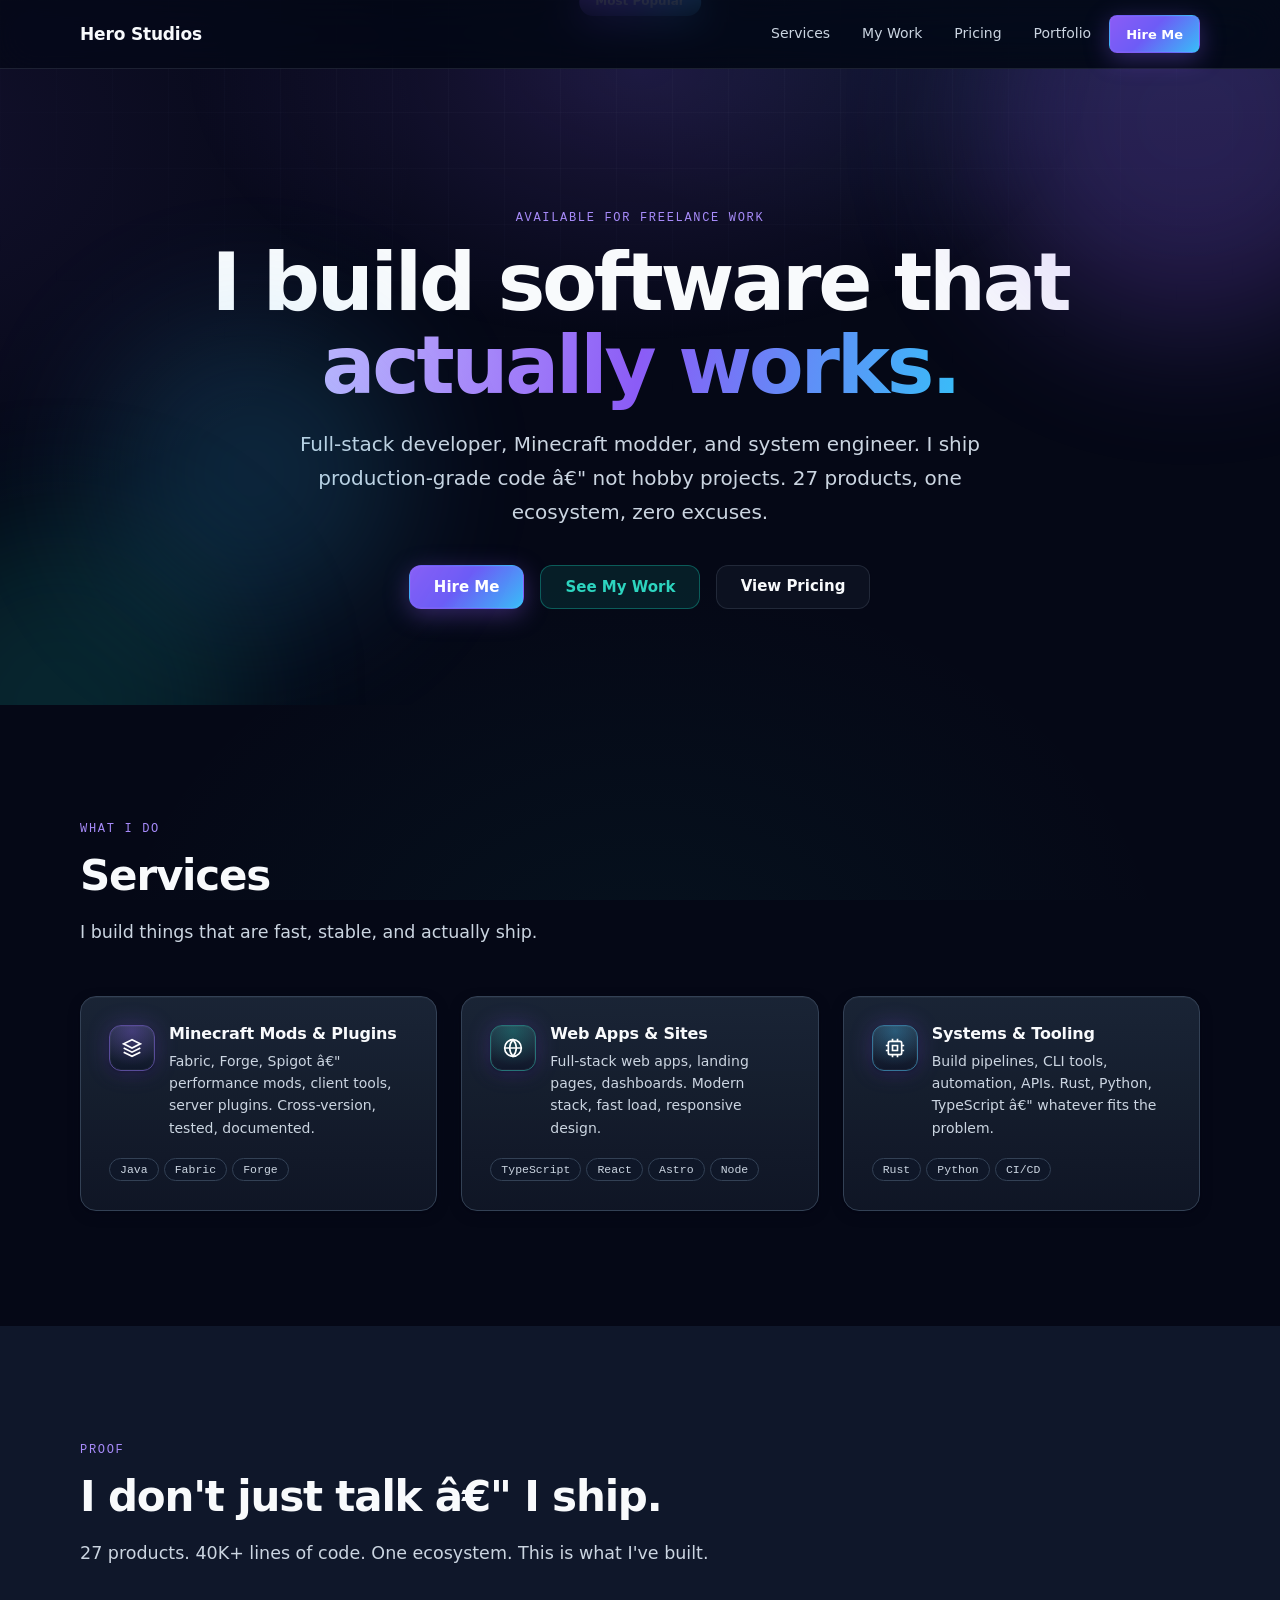
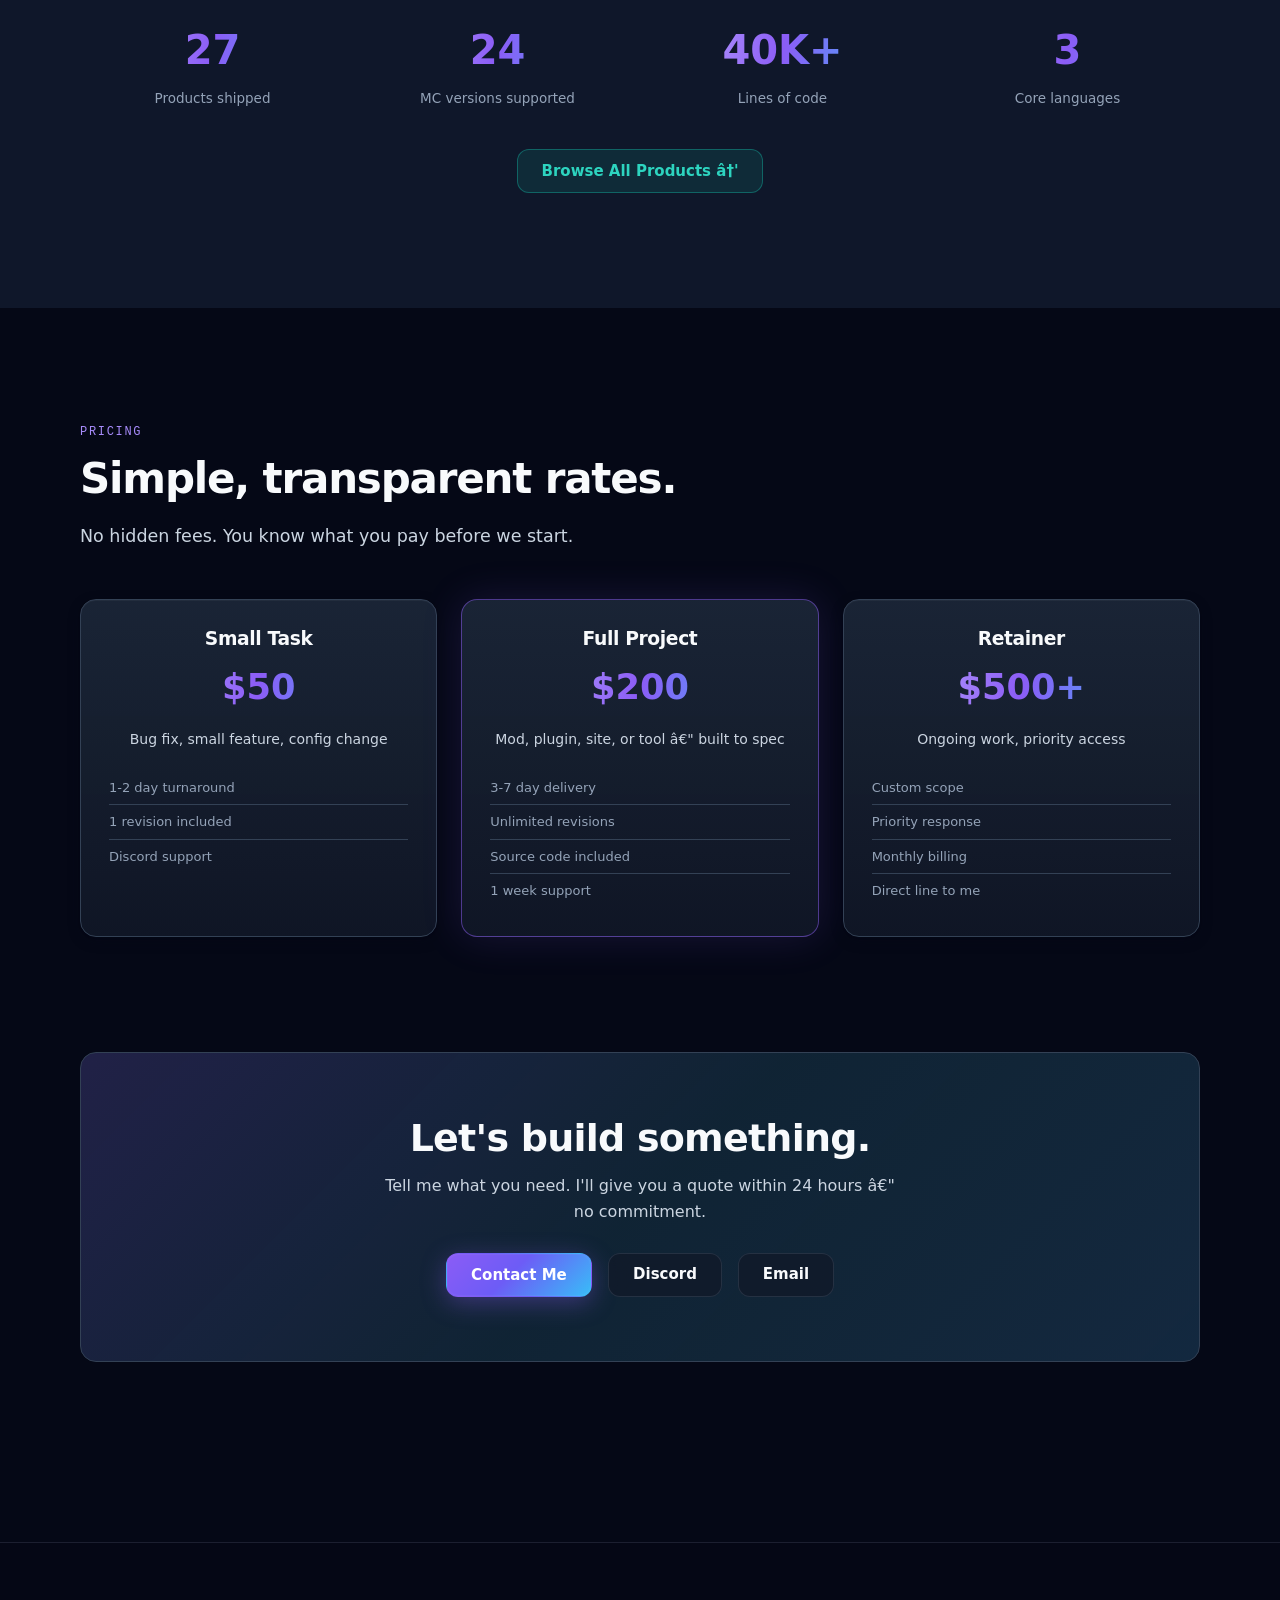
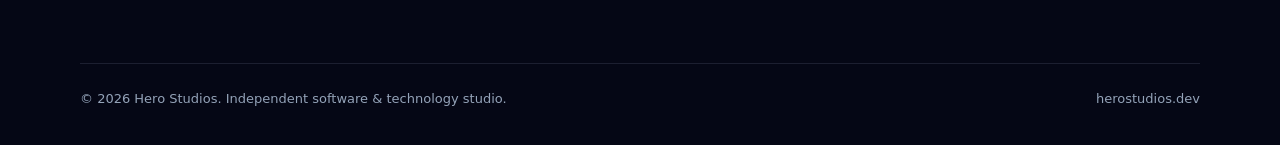
==== commit 451ab9f7: "fix: clean all encoding, update fiverr/gumroad details" ====
--- a/index.html
+++ b/index.html
@@ -3,7 +3,7 @@
 <head>
   <meta charset="UTF-8">
   <meta name="viewport" content="width=device-width, initial-scale=1.0">
-  <title>Hero Studios â€” Software Developer for Hire</title>
+  <title>Hero Studios â€" Software Developer for Hire</title>
   <link rel="preconnect" href="https://fonts.googleapis.com">
   <link rel="preconnect" href="https://fonts.gstatic.com" crossorigin>
   <link href="https://fonts.googleapis.com/css2?family=Inter:wght@400;500;600;700&family=JetBrains+Mono:wght@400;500&family=Sora:wght@400;500;600;700&display=swap" rel="stylesheet">
@@ -35,7 +35,7 @@
     <div class="container">
       <p class="eyebrow">Available for freelance work</p>
       <h1>I build software that <span class="grad-text">actually works.</span></h1>
-      <p class="lead">Full-stack developer, Minecraft modder, and system engineer. I ship production-grade code â€” not hobby projects. 27 products, one ecosystem, zero excuses.</p>
+      <p class="lead">Full-stack developer, Minecraft modder, and system engineer. I ship production-grade code â€" not hobby projects. 27 products, one ecosystem, zero excuses.</p>
       <div class="hero__cta">
         <a href="#contact" class="btn btn--primary">Hire Me</a>
         <a href="https://herostudios.dev" class="btn btn--secondary">See My Work</a>
@@ -58,7 +58,7 @@
             </div>
             <div>
               <h3>Minecraft Mods & Plugins</h3>
-              <p>Fabric, Forge, Spigot â€” performance mods, client tools, server plugins. Cross-version, tested, documented.</p>
+              <p>Fabric, Forge, Spigot â€" performance mods, client tools, server plugins. Cross-version, tested, documented.</p>
             </div>
           </div>
           <div style="margin-top: 16px;"><span class="chip">Java</span> <span class="chip">Fabric</span> <span class="chip">Forge</span></div>
@@ -82,7 +82,7 @@
             </div>
             <div>
               <h3>Systems & Tooling</h3>
-              <p>Build pipelines, CLI tools, automation, APIs. Rust, Python, TypeScript â€” whatever fits the problem.</p>
+              <p>Build pipelines, CLI tools, automation, APIs. Rust, Python, TypeScript â€" whatever fits the problem.</p>
             </div>
           </div>
           <div style="margin-top: 16px;"><span class="chip">Rust</span> <span class="chip">Python</span> <span class="chip">CI/CD</span></div>
@@ -95,7 +95,7 @@
   <section id="proof" class="section" style="background: var(--bg-secondary);">
     <div class="container">
       <p class="eyebrow">Proof</p>
-      <h2 class="sec-title">I don't just talk â€” I ship.</h2>
+      <h2 class="sec-title">I don't just talk â€" I ship.</h2>
       <p class="sec-lead">27 products. 40K+ lines of code. One ecosystem. This is what I've built.</p>
       <div class="stat-row" style="margin-top: 48px;">
         <div class="stat"><div class="num">27</div><div class="lbl">Products shipped</div></div>
@@ -104,7 +104,7 @@
         <div class="stat"><div class="num">3</div><div class="lbl">Core languages</div></div>
       </div>
       <div style="text-align: center; margin-top: 40px;">
-        <a href="https://herostudios.dev/products" class="btn btn--secondary">Browse All Products â†’</a>
+        <a href="https://herostudios.dev/products" class="btn btn--secondary">Browse All Products â†'</a>
       </div>
     </div>
   </section>
@@ -130,7 +130,7 @@
           <div style="position: absolute; top: -12px; left: 50%; transform: translateX(-50%); background: var(--grad-brand); color: white; padding: 4px 16px; border-radius: 20px; font-size: 12px; font-weight: 600;">Most Popular</div>
           <h3 style="margin-bottom: 8px;">Full Project</h3>
           <div class="grad-text" style="font-size: 2.2rem; font-weight: 700; font-family: var(--font-display);">$200</div>
-          <p style="margin: 12px 0 20px; font-size: 14px;">Mod, plugin, site, or tool â€” built to spec</p>
+          <p style="margin: 12px 0 20px; font-size: 14px;">Mod, plugin, site, or tool â€" built to spec</p>
           <div style="text-align: left;">
             <p style="font-size: 13px; color: var(--text-muted); padding: 6px 0; border-bottom: 1px solid var(--border);">3-7 day delivery</p>
             <p style="font-size: 13px; color: var(--text-muted); padding: 6px 0; border-bottom: 1px solid var(--border);">Unlimited revisions</p>
@@ -158,7 +158,7 @@
     <div class="container">
       <div class="cta-banner">
         <h2>Let's build something.</h2>
-        <p>Tell me what you need. I'll give you a quote within 24 hours â€” no commitment.</p>
+        <p>Tell me what you need. I'll give you a quote within 24 hours â€" no commitment.</p>
         <div style="display: flex; gap: 16px; justify-content: center; flex-wrap: wrap;">
           <a href="https://herostudios.dev/contact" class="btn btn--primary">Contact Me</a>
           <a href="https://discord.gg/5N4pAKRrkk" class="btn btn--ghost">Discord</a>
@@ -188,3 +188,4 @@
   </script>
 </body>
 </html>
+
--- a/style.css
+++ b/style.css
@@ -392,3 +392,4 @@
 *::-webkit-scrollbar-thumb:hover { background: rgba(148, 163, 184, 0.4); }
 
 a:focus-visible, button:focus-visible { outline: 2px solid var(--sky); outline-offset: 3px; border-radius: 4px; }
+
